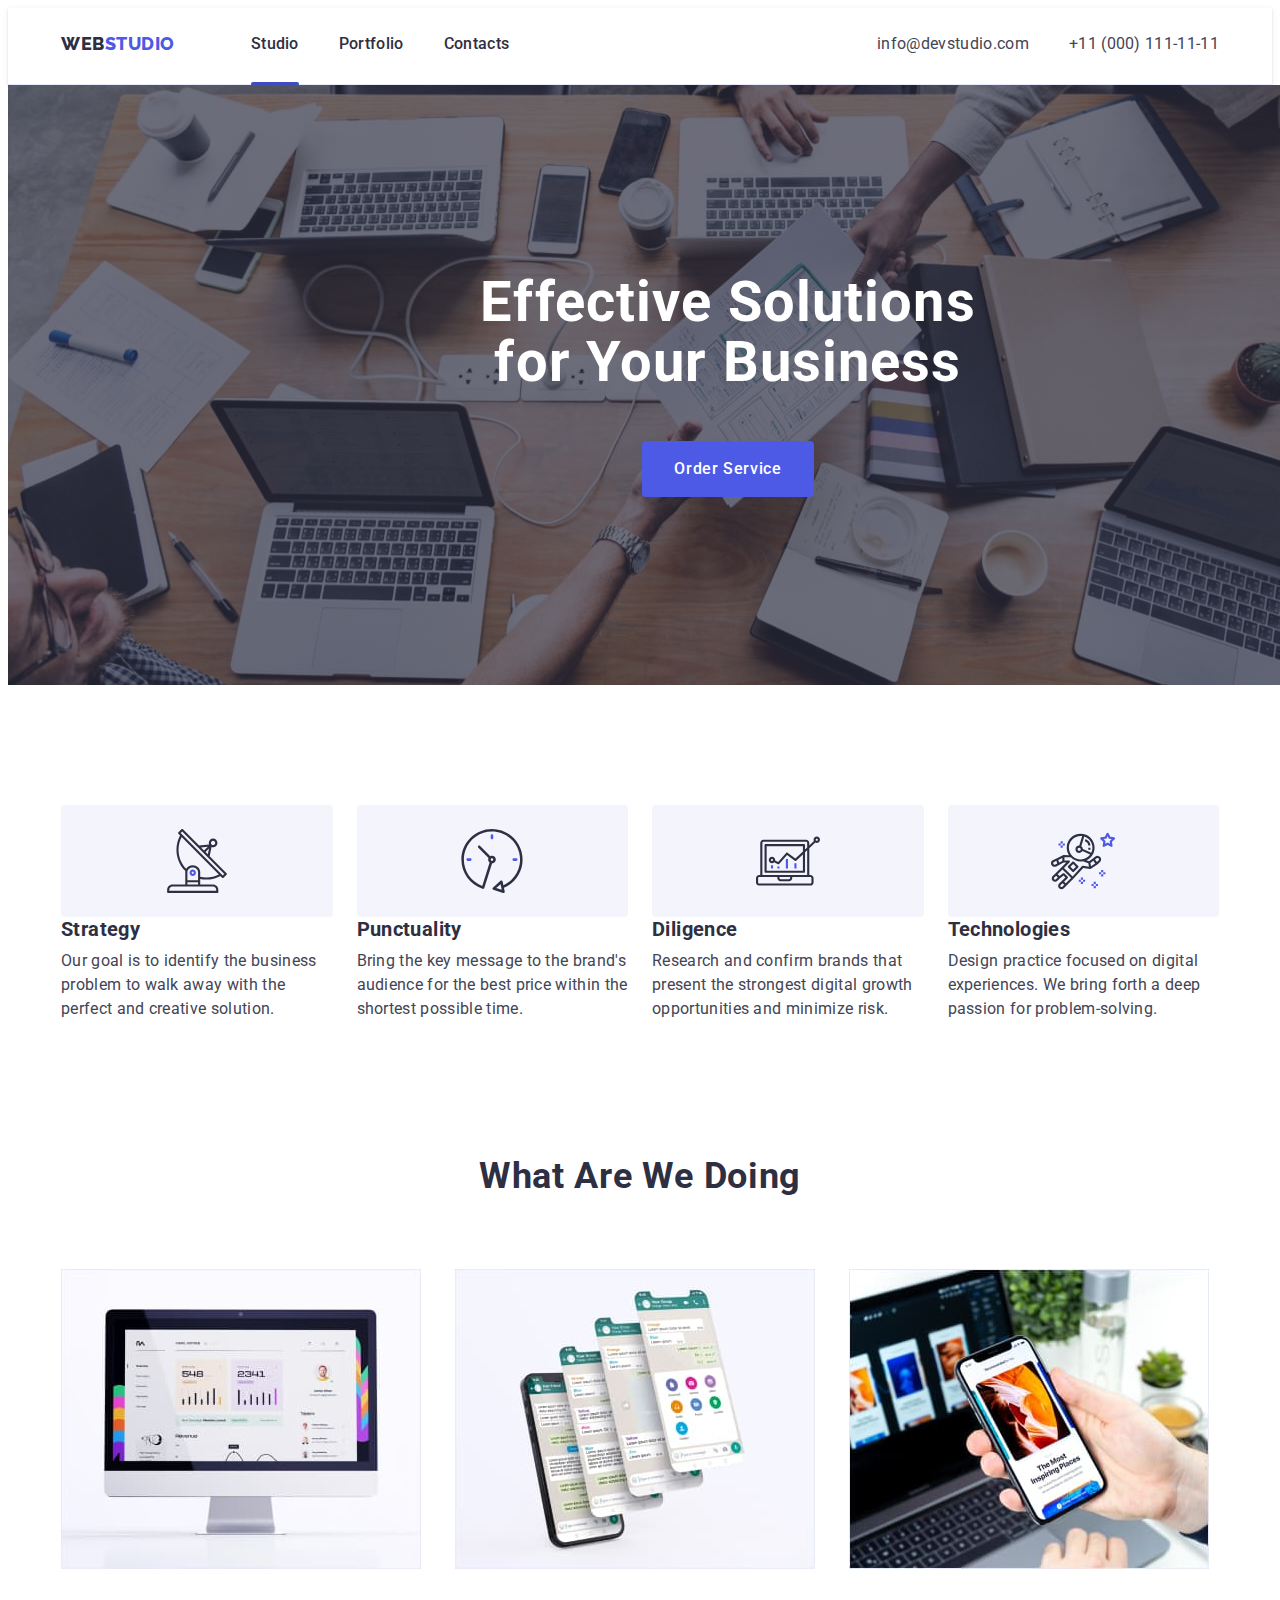
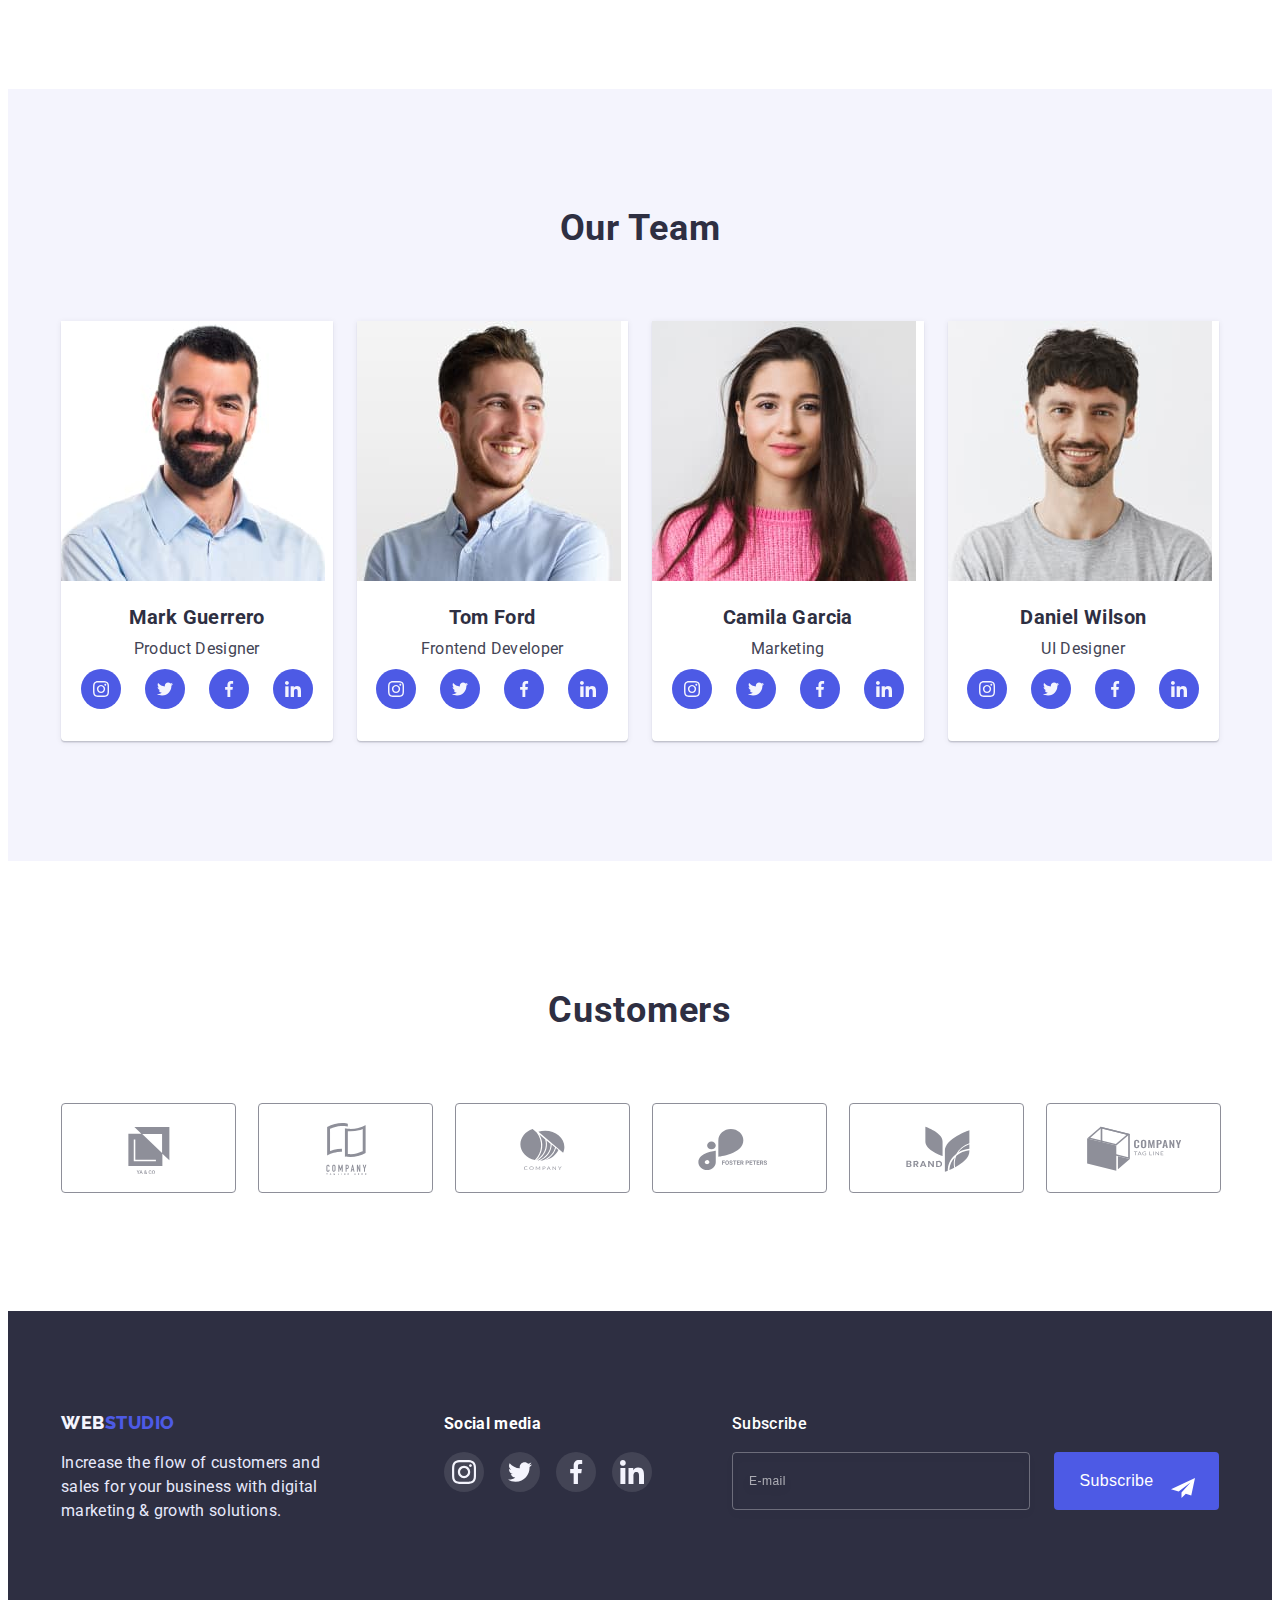
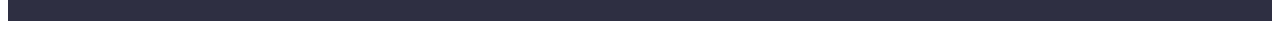
==== index.html @ 60a54a1c "1" ====
<!DOCTYPE html>
<html lang="en">
<head>
    <meta charset="UTF-8">
    <meta http-equiv="X-UA-Compatible" content="IE=edge">
    <meta name="viewport" content="width=device-width, initial-scale=1.0">
    <title>Webstudio</title>
    <link rel="preconnect" href="https://fonts.googleapis.com"><link rel="preconnect" href="https://fonts.gstatic.com" crossorigin>
    <link href="https://fonts.googleapis.com/css2?family=Raleway:wght@800&family=Roboto:wght@400;500;700;900&display=swap" rel="stylesheet">
    <link rel="stylesheet" href="https://cdnjs.cloudflare.com/ajax/libs/modern-normalize/1.1.0/modern-normalize.min.css" 
    integrity="sha512-wpPYUAdjBVSE4KJnH1VR1HeZfpl1ub8YT/NKx4PuQ5NmX2tKuGu6U/JRp5y+Y8XG2tV+wKQpNHVUX03MfMFn9Q==" 
    crossorigin="anonymous" 
    referrerpolicy="no-referrer" />
    <link href="css/styles.css" rel="stylesheet"/>
</head>
<body>
    <header class="header">
        <div class="container header-container">
        <nav class="header-navigation">
        <a class="logo link logotype" href="./index.html" >Web<span class="logo-web logotype">Studio</span></a>
            <ul class="header-list list">
                <li class="header-item"><a href="./index.html" class="header-link link current">Studio</a></li>
                <li class="header-item"><a href="./portfolio.html"class="header-link link ">Portfolio</a></li>
                <li class="header-item"><a href=""class="header-link link ">Contacts</a></li>
            </ul>
        </nav>
        <address class="address">
<ul class="address-list list">
    <li class="address-item-mail"><a href="mailto:info@devstudio.com" class="header-mail link">info@devstudio.com</a></li>
    <li class="address-item-tel"><a href="tel:+110001111111" class="header-tel link">+11 (000) 111-11-11</a></li>
</ul>
        </address>
        </div>
        </header>
        <main>
        <section class="hero">
            <div class="container hero-container">
            <h1 class="hero-title">Effective Solutions <br/> for Your Business</h1>
            <button type="button" data-modal-open class="hero-btn">Order Service</button>
            </div>
        </section>
        <section class="feature">
            <div class="container feature-container">
            <h2 class="visually-hidden">Our Features</h2>
            <ul class="feature-list list">
                <li class="feature-item">
                    <div class="feature-item-link link">
                        <svg class="feature-list-icon" width="64" height="64"><use href="./images/symbol-defs.svg#icon-antenna"></use></svg></div>
                    <h3 class="feature-item-title">Strategy</h3>
                    <p class="feature-item-text">Our goal is to identify the business problem to walk away with the perfect and creative solution.</p>
                </li>
                <li class="feature-item">
                    <div class="feature-item-link link">
                        <svg class="feature-list-icon" width="64" height="64"><use href="./images/symbol-defs.svg#icon-clock"></use></svg></div>
                    <h3 class="feature-item-title">Punctuality</h3>
                    <p class="feature-item-text">Bring the key message to the brand's audience for the best price within the shortest possible time.</p>
                </li>
                <li class="feature-item">
                    <div href="" class="feature-item-link link">
                        <svg class="feature-list-icon" width="64" height="64"><use href="./images/symbol-defs.svg#icon-diagram"></use></svg></div>
                    <h3 class="feature-item-title">Diligence</h3>
                    <p class="feature-item-text">Research and confirm brands that present the strongest digital growth opportunities and minimize risk.</p>
                </li>
                <li class="feature-item">
                    <div href="" class="feature-item-link link">
                        <svg class="feature-list-icon" width="64" height="64"><use href="./images/symbol-defs.svg#icon-astronaut"></use></svg></div>
                    <h3 class="feature-item-title">Technologies</h3>
                    <p class="feature-item-text">Design practice focused on digital experiences. We bring forth a deep passion for problem-solving.</p>
                </li>
            </ul>
            </div>
        </section>
        <section class="gallery">
            <div class="container gallery-container">
            <h2 class="gallery-title">What are we doing</h2>
            <ul class="gallery-list list">
                <li class="gallery-item"><img src="./images/img11.jpg" alt="Monitor" width="360"></li>
                <li class="gallery-item"><img src="./images/img12.jpg" alt="Mobile display" width="360"></li>
                <li class="gallery-item"><img src="./images/img13.jpg" alt="Laptop and smartphone" width="360"></li>
            </ul>
            </div>
        </section>
        <section class="team">
            <div class="container team-container">
            <h2 class="team-title">Our Team</h2>
            <ul class="team-list list">
                <li class="team-item"><img src="./images/card1.jpg" alt="Mark Guerrero" width="264">
                    <h3 class="team-item-title">Mark Guerrero</h3>
                    <p class="team-item-text">Product Designer</p>
                    <ul class="team-list-soc-list list">
                        <li class="team-list-soc-item">
                            <a href="" class="team-item-soc-link link">
                            <svg class="team-item-soc-icon" width="16" height="16">
                            <use href="./images/symbol-defs.svg#icon-instagram"></use>
                            </svg></a></li>
                        <li class="team-list-soc-item">
                            <a href="" class="team-item-soc-link link">
                            <svg class="team-item-soc-icon" width="16" height="16">
                            <use href="./images/symbol-defs.svg#icon-twitter"></use>
                            </svg></a></li>
                        <li class="team-list-soc-item">
                            <a href="" class="team-item-soc-link link">
                            <svg class="team-item-soc-icon" width="16" height="16">
                            <use href="./images/symbol-defs.svg#icon-facebook"></use>
                            </svg></a></li>
                        <li class="team-list-soc-item">
                            <a href="" class="team-item-soc-link link">
                            <svg class="team-item-soc-icon" width="16" height="16">
                            <use href="./images/symbol-defs.svg#icon-linkedin"></use>
                            </svg></a></li>
                    </ul></li>
                <li class="team-item"><img src="./images/card2.jpg" alt="Tom Ford" width="264">
                    <h3 class="team-item-title">Tom Ford</h3>
                    <p class="team-item-text">Frontend Developer</p>
                    <ul class="team-list-soc-list list">
                        <li class="team-list-soc-item">
                            <a href="" class="team-item-soc-link link">
                            <svg class="team-item-soc-icon" width="16" height="16">
                            <use href="./images/symbol-defs.svg#icon-instagram"></use>
                            </svg></a></li>
                        <li class="team-list-soc-item">
                            <a href="" class="team-item-soc-link link">
                            <svg class="team-item-soc-icon" width="16" height="16">
                            <use href="./images/symbol-defs.svg#icon-twitter"></use>
                            </svg></a></li>
                        <li class="team-list-soc-item">
                            <a href="" class="team-item-soc-link link">
                            <svg class="team-item-soc-icon" width="16" height="16">
                            <use href="./images/symbol-defs.svg#icon-facebook"></use>
                            </svg></a></li>
                        <li class="team-list-soc-item">
                            <a href="" class="team-item-soc-link link">
                            <svg class="team-item-soc-icon" width="16" height="16">
                            <use href="./images/symbol-defs.svg#icon-linkedin"></use>
                            </svg></a></li>
                    </ul></li>
                <li class="team-item"><img src="./images/card3.jpg" alt="Camila Garcia" width="264">
                    <h3 class="team-item-title">Camila Garcia</h3>
                    <p class="team-item-text">Marketing</p>
                    <ul class="team-list-soc-list list">
                        <li class="team-list-soc-item">
                            <a href="" class="team-item-soc-link link">
                            <svg class="team-item-soc-icon" width="16" height="16">
                            <use href="./images/symbol-defs.svg#icon-instagram"></use>
                            </svg></a></li>
                        <li class="team-list-soc-item">
                            <a href="" class="team-item-soc-link link">
                            <svg class="team-item-soc-icon" width="16" height="16">
                            <use href="./images/symbol-defs.svg#icon-twitter"></use>
                            </svg></a></li>
                        <li class="team-list-soc-item">
                            <a href="" class="team-item-soc-link link">
                            <svg class="team-item-soc-icon" width="16" height="16">
                            <use href="./images/symbol-defs.svg#icon-facebook"></use>
                            </svg></a></li>
                        <li class="team-list-soc-item">
                            <a href="" class="team-item-soc-link link">
                            <svg class="team-item-soc-icon" width="16" height="16">
                            <use href="./images/symbol-defs.svg#icon-linkedin"></use>
                            </svg></a></li>
                    </ul></li>
                <li class="team-item"><img src="./images/card4.jpg" alt="Daniel Wilson" width="264">
                    <h3 class="team-item-title">Daniel Wilson</h3>
                    <p class="team-item-text">UI Designer</p>               
                    <ul class="team-list-soc-list list">
                        <li class="team-list-soc-item">
                            <a href="" class="team-item-soc-link link">
                            <svg class="team-item-soc-icon" width="16" height="16">
                            <use href="./images/symbol-defs.svg#icon-instagram"></use>
                            </svg></a></li>
                        <li class="team-list-soc-item">
                            <a href="" class="team-item-soc-link link">
                            <svg class="team-item-soc-icon" width="16" height="16">
                            <use href="./images/symbol-defs.svg#icon-twitter"></use>
                            </svg></a></li>
                        <li class="team-list-soc-item">
                            <a href="" class="team-item-soc-link link">
                            <svg class="team-item-soc-icon" width="16" height="16">
                            <use href="./images/symbol-defs.svg#icon-facebook"></use>
                            </svg></a></li>
                        <li class="team-list-soc-item">
                            <a href="" class="team-item-soc-link link">
                            <svg class="team-item-soc-icon" width="16" height="16">
                            <use href="./images/symbol-defs.svg#icon-linkedin"></use>
                            </svg></a></li>
                    </ul></li>
            </ul>
            </div>
        </section>
        <section class="customers">
            <div class="container">
                <h2 class="customers-title">Customers</h2>
                <ul class="customers-list list">
                  <li class="customers-item">
                    <a href="" class="customers-link link">
                        <svg class="customers-icon" width="104" height="56">
                        <use href="./images/symbol-defs.svg#icon-logo1"></use></svg></a></li>
                  <li class="customers-item">
                    <a href="" class="customers-link link">
                        <svg class="customers-icon" width="104" height="56">
                        <use href="./images/symbol-defs.svg#icon-logo2"></use></svg></a></li>
                  <li class="customers-item">
                    <a href="" class="customers-link link">
                        <svg class="customers-icon" width="104" height="56">
                        <use href="./images/symbol-defs.svg#icon-logo3"></use></svg></a></li>
                  <li class="customers-item">
                    <a href="" class="customers-link link">
                        <svg class="customers-icon" width="104" height="56">
                        <use href="./images/symbol-defs.svg#icon-logo4"></use></svg></a></li>
                  <li class="customers-item">
                    <a href="" class="customers-link link">
                        <svg class="customers-icon" width="104" height="56">
                        <use href="./images/symbol-defs.svg#icon-logo5"></use></svg></a></li>
                  <li class="customers-item">
                    <a href="" class="customers-link link">
                        <svg class="customers-icon" width="168" height="88">
                        <use href="./images/symbol-defs.svg#icon-logo6"></use></svg></a></li>
                </ul>
              </div>
        </section>
    </main>
    <footer class="footer">
        <div class="container subfooter">
            <div class="footer-container">
                <a class="logo link logotype" href="./index.html" target="_blank">Web<span class="logo-web logotype">Studio</span></a>
                <p class="footer-text">Increase the flow of customers and sales for your business with digital marketing & growth solutions.</p>
            </div>
            <div class="footer-social-container">
                <h2 class="social-title">Social media</h2>
                <ul class="social-list-soc-list list">
                    <li class="social-list-soc-item">
                        <a href="" class="social-item-soc-link link">
                        <svg class="social-item-soc-icon" width="24" height="24">
                        <use href="./images/symbol-defs.svg#icon-instagram"></use>
                        </svg></a></li>
                    <li class="social-list-soc-item">
                        <a href="" class="social-item-soc-link link">
                        <svg class="social-item-soc-icon" width="24" height="24">
                        <use href="./images/symbol-defs.svg#icon-twitter"></use>
                        </svg></a></li>
                    <li class="social-list-soc-item">
                        <a href="" class="social-item-soc-link link">
                        <svg class="social-item-soc-icon" width="24" height="24">
                        <use href="./images/symbol-defs.svg#icon-facebook"></use>
                        </svg></a></li>
                    <li class="social-list-soc-item">
                        <a href="" class="social-item-soc-link link">
                        <svg class="social-item-soc-icon" width="24" height="24">
                        <use href="./images/symbol-defs.svg#icon-linkedin"></use>
                        </svg></a></li>
                </ul>
            </div>
            <div class="footer-form-wrap">
                <p class="footer-form-text">Subscribe</p>
                <form action="#" class="footer-form">
                    <input class="footer-input" 
                        type="email" 
                        name="user-email" 
                        id="email" 
                        placeholder="E-mail">
                  <button type="submit" class="footer-form-btn button">Subscribe
                    <svg class="footer-form-icon" width="24" height="24">
                      <use href="./images/symbol-defs.svg#icon-checkbox"></use>
                    </svg>
                  </button>
                </form>
              </div>
        </div>
    </footer>
    <div class="backdrop is-hidden" data-modal>
        <div class="modal">
          <button type="button" data-modal-close class="modal-close">
            <svg class="button-x" width="8" height="8">
              <use href="./images/symbol-defs.svg#icon-close"></use>
            </svg>
          </button>
          <p class="modal-title">Leave your contacts and we will call you back</p>
          <form class="modal-form">
            <div class="modal-field">
                <label class="modal-input-text" for="user-text">Name</label>
                <div class="input-wrap">
                <input class="modal-input"
                  name="user-name"
                  type="text"
                  placeholder=""
                  required
                  minlength="2"/>
                <svg class="modal-input-icon" width="18" height="18">
                  <use href="./images/symbol-defs.svg#icon-person"></use>
                </svg>
                </div>
            </div>
            <div class="modal-field">
                <label class="modal-input-text" for="user-tel">Phone</label>
                <div class="input-wrap">
                <input class="modal-input"
                  id="user-tel"
                  name="user-tel"
                  type="tel"
                  title="+380 (96) 111-11-11"
                  placeholder=""
                  required/>
                <svg class="modal-input-icon" width="18" height="24">
                    <use href="./images/symbol-defs.svg#icon-phone"></use>
                  </svg>
                </div>
            </div>
            <div class="modal-field">
                <label class="modal-input-text" for="user-email">Email</label>
                <div class="input-wrap">
                  <input class="modal-input"
                    id="user-email"
                    name="user-email"
                    type="email"
                    placeholder=""/>
                  <svg class="modal-input-icon" width="18" height="24">
                    <use href="./images/symbol-defs.svg#icon-email"></use>
                  </svg>
                </div>
              </div>              
              <div class="modal-field">
                <label class="modal-input-text" for="user-text">Comment</label>
                <textarea class="modal-comment"
                  id="user-text"
                  name="user-text"
                  placeholder="Text input"></textarea>
              </div>
              <div class="modal-field">
                <input class="modal-check visually-hidden"
                  id="policy"
                  name="policy"
                  type="checkbox"
                  value="true"
                  required/>
                <label class="check-text" for="policy">
                  <span>
                    <svg class="check-icon" width="10" height="8">
                      <use href="./images/symbol-defs.svg#icon-mark"></use>
                    </svg>
                  </span>
                  <p class="modal-field-text">I accept the terms and conditions of the <b class="modal-field-text-policy">Privacy Policy</b></p></label>
              </div>
              <button type="submit" class="modal-btn-form button">Send</button>
            </form>
        </div>
    </div>
      <script src="./js/modal.js"></script>
</body>
</html>
---- css/styles.css ----
:root {
  --accent-color: #2E2F42;
  --primery-font: 'Roboto', sans-serif;
  --secondary-font: 'Raleway', sans-serif;
  --primery-color: #404BBF;
  --secondary-color: #434455;
  --cubic: cubic-bezier(0.4, 0, 0.2, 1);
}
body {
  font-family: var(--primery-font);
  font-size: 16px;
  font-weight: 500;
  color: #434455;
  background-color: #FFFFFF;

}
h1,
h2,
h3,
p {
  margin: 0;
}

ul {
  margin: 0;
  padding-left: 0;
}

button {
  cursor: pointer;
}

img {
  display: block;
}

.container {
  width: 1158px;
  padding-left: 15px;
  padding-right: 15px;
  margin-left: auto;
  margin-right: auto;
  /* outline: 2px solid red; */
}

.list {
  list-style: none;
  /* padding-top: 24px;
  padding-bottom: 28px; */
}
.link {
  text-decoration: none;
}

.section {
  padding-top: 120px;
  padding-bottom: 120px;
}

/* ------------------------------------------HEADER------------------------------------------ */

.logotype {
  font-family: var(--secondary-font);
  font-weight: 800;
  font-size: 18px;
  line-height: 1.33;
  display: flex;
  align-items: center;
  letter-spacing: 0.03em;
  text-transform: uppercase;

  /* margin-right: 76px; */

}
.header {
  padding-top: 24px;
  padding-bottom: 28px;
  border-bottom: 1px solid #E7E9FC;
  box-shadow: 0px 2px 1px rgb(46 47 66 / 8%), 0px 1px 1px 
  rgb(46 47 66 / 16%), 0px 1px 6px rgb(46 47 66 / 8%);
}

.header-container {
  display: flex;
  align-items: center;
}
.header-navigation {
  display: flex;
  align-items: center;
  /* margin-right: auto; */
}

.logo {
  color: var(--accent-color);
  margin-right: 76px;

}
.logo-web {
  color: #4D5AE5;
  

}
.header-list {
  display: flex;
  gap: 40px;
}
.header-item a {
  line-height: 1.5;
  letter-spacing: 0.02em;
  color: var(--accent-color);
}
.header-item :hover,
.header-item :focus{
  color: var(--primery-color);
}

.current {
  color: var(--primery-color);
  position: relative;
}

.current::after {
  content: '';
  position: absolute;
  left: 0;
  bottom: 0;
  top: 48px;
  width: 100%;
  height: 4px;
  border-radius: 2px;
  background-color: var(--primery-color);
}
.header-link {
  transition: color 250ms var(--cubic);
}
.header-link:hover,
.header-link:focus {
  color: #4D5AE5;
}
.address {  
  margin-left: auto;
}
.address-list {
  display: flex;
}
.address-item {
}
.address-item-mail a {
  font-style: normal;
  font-weight: 400;
  line-height: 1.5;
  letter-spacing: 0.02em;
  color: var(--secondary-color);

  padding-right: 40px;
  /* margin-right: 40px; */
  transition: color 250ms var(--cubic);
}
.address-item-mail :hover,
.address-item-mail :focus {
  color: var(--primery-color);
}
.address-item-tel a {  
  font-style: normal;
  font-weight: 400;
  line-height: 1.5;
  letter-spacing: 0.02em;
  color: var(--secondary-color);
  transition: color 250ms var(--cubic);
}
.address-item-tel :hover,
.address-item-tel :focus {
  color: var(--primery-color);
}

/* ----------------------------------------------HERO------------------------------------------ */

.hero {
  width: 1440px;
  background: var(--accent-color);
  background-image: linear-gradient(rgba(46, 47, 66, 0.7), rgba(46, 47, 66, 0.7)), url(../images/hero-bg.jpg);

  padding-top: 188px;
  padding-bottom: 188px;
  margin: 0 auto;

}
.hero-container {
  /* width: 1440px; */
  /* height: 600px;
  padding-top: 188px;
  margin: auto; */
}
.hero-title {
  font-weight: 700;
  font-size: 56px;
  line-height: 1.07;
  text-align: center;
  letter-spacing: 0.02em;
  color: #FFFFFF;
  
  /* margin: 0 auto; */
  padding-bottom: 48px;

  /* padding-top: 188px;
  padding-bottom: 48px; */
  /* margin: 0 auto; */
}
.button {
  
}
.hero-btn {
  font-family: inherit;
  font-weight: 500;
  font-size: 16px;
  line-height: 1.5;
  align-items: center;
  letter-spacing: 0.04em;
  color: #FFFFFF;
  background: #4D5AE5;
  cursor: pointer;
  border: 0;

  border-radius: 4px;
  /* box-shadow: 0px 4px 4px rgba(0, 0, 0, 0.15); */
  padding: 16px 32px;
  /* padding-bottom: 188px; */
  /* margin-left: 635px; */
  margin-left: auto;
  margin-right: auto;
  display: flex;
  transition: color 250ms var(--cubic), background-color 250ms var(--cubic);
}
.hero-btn:hover,
.hero-btn:focus { 
  background: var(--primery-color);
}
 
.visually-hidden { 
position: absolute; 
width: 1px; 
height: 1px; 
margin: -1px; 
padding: 0; 
overflow: hidden; 
border: 0; 
clip: rect(0 0 0 0); 
}   
.portfolio {  
  padding-top: 96px;
  padding-bottom: 120px;
  /* box-shadow: 0px 1px 6px rgba(46, 47, 66, 0.08); */
  /* background: #E5E5E5; */
}
.portfolio-btn-list { 
  display: flex;  
  gap: 24px;
  justify-content: center;
  margin-bottom: 72px;
  /* margin: 96px 427px 72px 427px; */
}
.portfolio-btn-list :hover,
.portfolio-btn-list :focus {
}
.portfolio-btn-item button {
  /* max-width: 80px; */
  font-family: inherit;
  font-weight: 500;
  font-size: 16px;
  text-decoration: none;
  line-height: 1.5;
  text-align: center;
  letter-spacing: 0.04em; 
  color: #4D5AE5;

  box-sizing: border-box;
  flex-direction: row;
  justify-content: center;
  align-items: center;
  padding: 12px 24px;
  background: #F4F4FD;
  border: 1px solid #E7E9FC;
  border-radius: 4px;
  flex: none;
  order: 1;
  flex-grow: 0;
  display: flex;

  transition: background-color 250ms var(--cubic),
    color 250ms var(--cubic),
    box-shadow 250ms var(--cubic),
    border-color 250ms var(--cubic);
}

.portfolio-btn-item :hover,
.portfolio-btn-item :focus {
  color: #FFFFFF;
  border-color: var(--primery-color);
  background-color: var(--primery-color);    
  cursor: pointer;
  box-shadow: 0px 3px 1px rgba(0, 0, 0, 0.1), 0px 2px 1px rgba(0, 0, 0, 0.08), 0px 2px 2px rgba(0, 0, 0, 0.12);
}
.portfolio-title {
  
}
.portfolio-list {
  /* width: 360px; */
  /* margin-right: 24px; */
  display: flex;
  flex-wrap: wrap;
  column-gap: 24px;
  row-gap: 48px;
  /* background: #E5E5E5;   */
  /* box-shadow: 0px 1px 6px rgba(46, 47, 66, 0.08); */
  
}

/* .portfolio-content-link :hover {
  
  box-shadow: 0px 1px 6px rgba(46, 47, 66, 0.08), 0px 1px 1px rgba(46, 47, 66, 0.16), 0px 2px 1px rgba(46, 47, 66, 0.08);
} */

/* .portfolio-list :hover {
  box-shadow: 0px 1px 6px rgba(46, 47, 66, 0.08), 0px 1px 1px rgba(46, 47, 66, 0.16), 0px 2px 1px rgba(46, 47, 66, 0.08);
} */

.portfolio-content {
  padding: 32px 16px;
  border: 1px solid #E7E9FC;
  width: 100%;
  border-top: none;  
}

/* .portfolio-content :hover {
  box-shadow: 0px 1px 6px rgba(46, 47, 66, 0.08), 0px 1px 1px rgba(46, 47, 66, 0.16), 0px 2px 1px rgba(46, 47, 66, 0.08);
} */

.portfolio-top-wrap {
  position: relative;
  overflow: hidden;
}

.portfolio-top-text {
  position: absolute;
  left: 0;
  top: 0;
  font-size: 16px;
  line-height: 1.5;
  color: #F4F4FD;
  background: #4D5AE5;
  background-blend-mode: soft-light;
  mix-blend-mode: normal;
  padding: 40px 32px 0 32px;
  height: 100%;
  transform: translateY(100%);
  transition: transform 250ms var(--cubic);
  overflow: auto;
}

.portfolio-team-item:hover .portfolio-top-text {
  transform: translateY(0%);
}

.portfolio-item {
  display: flex;
  flex-wrap: wrap;
  max-width: 360px;
  /* margin: 0; */
  flex-basis: calc((100% - 2 * 24px) / 3);  
  /* box-shadow: 0px 1px 6px rgba(46, 47, 66, 0.08); */
  /* box-shadow: 0px 1px 6px rgba(46, 47, 66, 0.08),
    0px 1px 1px rgba(46, 47, 66, 0.16), 0px 2px 1px rgba(46, 47, 66, 0.08); */
}

.portfolio-item:hover {
  box-shadow: 0px 1px 6px rgba(46, 47, 66, 0.08), 0px 1px 1px rgba(46, 47, 66, 0.16), 0px 2px 1px rgba(46, 47, 66, 0.08);
}

.portfolio-item:nth-child(3n) {
  /* margin-right: 0; */
}

.portfolio-item:nth-last-child(-n+3) {
  /* margin-bottom: 0; */
}
.portfolio-item-title {
  font-size: 20px;
  line-height: 1.2;
  letter-spacing: 0.02em;
  color: var(--accent-color); 
  
  /* padding-top: 32px; */
  /* padding-bottom: 8px; */
  margin-bottom: 8px;
}

.portfolio-item-text {
  font-weight: 400;
  line-height: 1.5;
  letter-spacing: 0.02em;
  color: var(--secondary-color);

  /* padding-bottom: 32px; */
}

.feature {
  padding-top: 120px;
  padding-bottom: 120px;
}
.feature-list {
  display: flex;
  flex-wrap: wrap;
  column-gap: 24px;
  justify-content: center;
  
}
.feature-item {
  width: 264px;
  height: 112px;
  flex-basis: calc((100% - 3 * 24px) / 4);
}

.feature-item-link {
  /* padding-bottom: 24px; */
  width: 100%;
  height: 100%;
  background: #F4F4FD;
  border-radius: 4px;
  display: flex;
  align-items: center;
  justify-content: center;

}

.feature-item-title {
  font-size: 20px;
  line-height: 1.2;
  letter-spacing: 0.02em;
  color: var(--accent-color);

  margin-bottom: 8px;
}
.feature-item-text {
  font-weight: 400;
  line-height: 1.5;
  letter-spacing: 0.02em;
  color: var(--secondary-color);
}
.gallery {
  padding-top: 120px;
  padding-bottom: 120px;
}

.gallery-title {
  font-weight: 700;
  font-size: 36px;
  line-height: 1.11;
  text-align: center;
  letter-spacing: 0.02em;
  text-transform: capitalize;
  color: var(--accent-color);

  margin-bottom: 72px;
}
.gallery-list {
  display: flex;
  flex-wrap: wrap;
  column-gap: 24px;
}

.gallery-item {
  margin: 0;
  flex-basis: calc((100% - 2 * 24px) / 3);
  
}

.team {
  padding-top: 120px;
  padding-bottom: 120px;
  background: #F4F4FD;
}
.team-title {
  font-weight: 700;
  font-size: 36px;
  line-height: 1.11;
  text-align: center;
  letter-spacing: 0.02em;
  text-transform: capitalize;
  color: var(--accent-color);

  padding-bottom: 72px;
}
.team-list {
  display: flex;
  flex-wrap: wrap;
  gap: 24px;
    
}

.team-item {
  flex-basis: calc((100% - 3 * 24px) / 4);
  background: #FFFFFF;
  border-radius: 0px 0px 4px 4px;
  box-shadow: 0px 1px 6px rgba(46, 47, 66, 0.08), 0px 1px 1px rgba(46, 47, 66, 0.16), 0px 2px 1px rgba(46, 47, 66, 0.08);
  
}
.team-item-title {
  font-size: 20px;
  line-height: 1.2;
  text-align: center;
  letter-spacing: 0.02em;
  color: var(--accent-color);

  padding-top: 24px;
  padding-bottom: 8px;
}
.team-item-text {
  line-height: 1.5;
  text-align: center;
  letter-spacing: 0.02em;
  color: var(--secondary-color);
  font-weight: 400;
  background: #FFFFFF;

  padding-bottom: 8px;
}

.team-list-soc-list {  
  display: flex;
  justify-content: center;
  gap: 24px;
  padding-bottom: 32px;
}

.team-list-soc-item {
  width: 40px;
  height: 40px;
}

.team-item-soc-link {
  width: 100%;
  height: 100%;
  background: #4D5AE5;
  display: flex;
  align-items: center;
  justify-content: center;
  border-radius: 50%;
  transition: color 250ms var(--cubic), background-color 250ms var(--cubic);
}

.team-item-soc-icon {
  fill: #F4F4FD;
}

.team-item-soc-link:is(:hover, :focus) {
  background: #404BBF;
}

/* -------------------------------------CUSTOMERS----------------------------------------- */

.customers {
  padding-top: 130px;
  padding-bottom: 120px;
}

.customers-title {
  font-size: 36px;
  line-height: 1.11;
  text-align: center;
  letter-spacing: 0.02em;
  color: var(--accent-color);

  padding-bottom: 72px;

  /* padding-top: 24px;
  padding-bottom: 8px; */
}

.customers-list {
  display: flex;
  gap: 24px;
}

.customers-item {
  width: calc((100% - 120px) / 6);
  height: 88px;
  /* transition: color 250ms var(--cubic), background-color 250ms var(--cubic); */
}

.customers-link {
  width: 100%;
  height: 100%;
  border: 1px solid #8E8F99;
  display: flex;
  align-items: center;
  justify-content: center;
  border-radius: 4px;
  color: #8E8F99;
  transition: color 250ms var(--cubic), border-color 250ms var(--cubic), background-color 250ms var(--cubic);
  
}

.customers-icon {
  fill: currentColor;
  transition: color 250ms var(--cubic), border-color 250ms var(--cubic), background-color 250ms var(--cubic);
}
/* .customer-link:hover tag-line {
  fill: var(--primery-color);
} 
.customers-link:hover {
  border:var(--primery-color);
} */
/* .customers-link:is(:hover, :focus) {
  border-color: #404BBF;
  fill: #404BBF;
} */
/* .customers-link:hover {
  fill: var(--primery-color);
} */
/* .customersc-link:is(:hover, :focus) {
  fill: #404BBF;
} */
.customers-link:is(:hover, :focus) { 
  border-color: var(--primery-color);
  color: var(--primery-color);
} 

.customers-link:is(:hover, :focus) .customers-icon {
  fill: var(--primery-color);
  border-color: var(--primery-color);
}


/* ----------------------FOOTER------------------ */
.footer {
  background: var(--accent-color);
  padding-top: 100px;
  padding-bottom: 100px;
  /* margin: 0; */
  /* padding-left: 156px; */
  display: flex;
}

.subfooter {
  align-items: baseline;
  display: flex;
}

.footer-container {
  width: 264px;
  height: 110px;
}

.footer .logo {
  color: #F4F4FD;

  /* margin: 0; */
  max-width: 115px;

}

.footer-text {
  font-weight: 400;
  line-height: 1.5;
  letter-spacing: 0.02em;
  color: #E7E9FC;

  max-width: 264px;
  padding-top: 16px;
  /* margin: 0; */
}

/* .social {
  width: 208px;
  height: 80px;
  padding-top: 100px;
  padding-bottom: 130px; */
  /* margin-left: 120px; */


.footer-social-container {
  width: 208;
  height: 80px;
  margin-left: 120px;
}
.social-title {
  font-size: 16px;
  line-height: 1.5;
  letter-spacing: 0.02em;  
  color: #FFFFFF;
  font-style: normal;

  margin-bottom: 16px;

}

.social-list-soc-list {
  display: flex;
  /* flex-wrap: wrap; */
  /* justify-content: center; */
  gap: 16px;
  /* padding-bottom: 130px; */
}

.social-list-soc-item {
  width: 40px;
  height: 40px;
}
.social-item-soc-link { width: 100%;
  width: 100%;
  height: 100%;
  display: flex;
  align-items: center;
  justify-content: center;
  border-radius: 50%;
  background: rgba(255, 255, 255, 0.1);
  transition: color 250ms var(--cubic), background-color 250ms var(--cubic);
}
.social-item-soc-icon {
  fill: #F4F4FD;  
}
.social-item-soc-link:is(:hover, :focus) {
  background: #31D0AA;
}

.footer-form-wrap {
  margin-left: 80px;
}
.footer-form {
  display: flex;
}


.footer-form-text {
  margin-bottom: 16px;

  font-family: 'Roboto';
  font-weight: 500;
  font-size: 16px;
  line-height: 1.5;
  letter-spacing: 0.02em;
  color: #FFFFFF;
  font-style: normal;
}

.footer-input {
  width: 264px;
  height: 40px;
  padding: 8px 16px;
  border: 1px solid rgba(255, 255, 255, 0.3);
  filter: drop-shadow(0px 4px 4px rgba(0, 0, 0, 0.15));
  border-radius: 4px;
  outline: transparent;
  margin-right: 24px;

  background-color: transparent;
  color: #FFFFFF;
}

.footer-input::placeholder {
  font-size: 12px;
  line-height: 2;
  letter-spacing: 0.04em;
  color: rgba(255, 255, 255, 0.6);
}

.footer-form-btn {
  padding: 8px 64px 8px 24px;
  width: 165px;
  border-radius: 4px;
  border: none;
  position: relative;
  transition: background-color 250ms var(--cubic);

  background-color: #4d5ae5;
  font-weight: 500;
  font-size: 16px;
  line-height: 1.5;
  letter-spacing: 0.02em;
  color: #FFFFFF;
}

.footer-form-btn:is(:hover, :focus) {
background-color: #404bbf;
}

.footer-form-icon {
  fill: #FFFFFF;
  position: absolute;
  right: 24px;
  bottom: 10px;
}
/* ---------------------------------------MODAL--------------------------------------- */

.backdrop {
  position: fixed;
  top: 0;
  width: 100%;
  height: 100%;
  background: rgba(46, 47, 66, 0.4);
  transition: opacity 250ms var(--cubic), visibility 250ms var(--cubic);
}

.backdrop.is-hidden .modal {
  transform: translate(-50%, -50%) scale(0);
}

.is-hidden {
  opacity: 0;
  visibility: hidden;
  pointer-events: none
}
.modal {
  min-width: 408px;
  min-height: 576px;
  position: absolute;
  top: 50%;
  left: 50%;
  transform: translate(-50%, -50%) scale(1);
  background: #FCFCFC;
  box-shadow: 0px 1px 1px rgba(0, 0, 0, 0.14), 0px 1px 3px rgba(0, 0, 0, 0.12),
    0px 2px 1px rgba(0, 0, 0, 0.2);
  border-radius: 4px;
  padding: 24px;
  transition: transform 250ms var(--cubic);
}

.button-x {
  margin: auto;
  display: block;
  justify-content: center;
}

.button-x:is(:hover, :focus) {
  color: #FFFFFF;
}
.modal-close {
  fill: currentColor;
  border-radius: 50%;
  width: 24px;
  height: 24px;
  background-color: #E7E9FC;
  border: 1px solid rgba(0, 0, 0, 0.1);
  display: block;
  margin-left: auto;
  margin-bottom: 24px;
  transition: color 250ms var(--cubic), background-color 250ms var(--cubic);
}

.modal-close:is(:hover, :focus) {
  border-color: var(--primery-color);
  background-color: var(--primery-color);
  color:  #FFFFFF;
}

.modal-title {
  font-family: 'Roboto';
  font-weight: 500;
  font-size: 16px;
  line-height: 1.5;
  text-align: center;
  letter-spacing: 0.02em;
  color: #2E2F42;
  font-style: normal;
}

.modal-form {
  margin-top: 14px;
}

.modal-field {
  position: relative;
  margin-bottom: 8px;
}

.input-wrap {
  position: relative;
}

.modal-input, .modal-comment {
  width: 100%;
  height: 40px;
  background: #FCFCFC;
  border: 1px solid #4D5AE5;
  border-radius: 4px;
  padding-left: 38px;
  outline: transparent;
}

.modal-input:focus,
.modal-comment:focus {
  border-color: #4D5AE5;
}

.modal-input:focus + .modal-input-icon,
.modal-comment:focus + .modal-input-icon {
  fill: #4D5AE5;
}

.modal-input-icon {
  position: absolute;
  left: 19px;
  top: 50%;
  transform: translateY(-50%);
  color: #2E2F42;
  transition: color 250ms var(--cubic), background-color 250ms var(--cubic);
}

.modal-input-text span,
.modal-input-text {
  font-family: 'Roboto';
  font-weight: 400;
  font-size: 12px;
  line-height: 16px;
  font-style: normal;
  color: #8E8F99;
  letter-spacing: 0.04em;
  margin-bottom: 4px;
  display: block;
}

.modal-input::placeholder, .modal-comment::placeholder {
  font-family: 'Roboto';
  font-weight: 400;
  font-size: 12px;
  line-height: 1.33;
  letter-spacing: 0.04em;
  color: #000000;
  font-style: normal;
}

/* .modal-input:not(:focus):not(:placeholder-shown):valid {
  background-color: rgba(118, 192, 43, 0.472);
}

.modal-input:not(:focus):not(:placeholder-shown):invalid {
  background-color: rgba(221, 95, 37, 0.472);
} */

.modal-comment {
  width: 100%;
  height: 120px;
  border: 1px solid #4D5AE5;
  border-radius: 4px;
  outline: transparent;
  padding: 8px;
  resize: none;
  /* font-family: 'Roboto';
  font-weight: 400;
  font-size: 12px;
  line-height: 1.33;
  letter-spacing: 0.04em;
  color: rgba(117, 117, 117, 0.5);
  font-style: normal; */
}

.check-text {
  font-size: 14px;
  font-weight: 600;
  color: #626060;
  display: flex;
  align-items: center;
  position: relative;
}

.check-text span {
  display: flex;
  align-items: center;
  justify-content: center;
  width: 16px;
  height: 16px;
  border: 1.25px solid #2e2f42;
  border-radius: 2px;
  margin-right: 8px;
  transition: color 250ms var(--cubic), background-color 250ms var(--cubic);
  fill: transparent;
}

.modal-check:checked + .check-text span {
  background-color: var(--primery-color);
  border: none;
  fill: #ffffff;
}

/* .check-text::before {
  content: '';
  width: 16px;
  height: 16px;
  border: 1.25px solid #2e2f42;
  border-radius: 2px;
  margin-right: 8px;
  transition: background-color 250ms linear;
}
.modal-check:checked + .check-text::before {
  background-color: #404BBF;
  border: none;
  background-image: url(../images/symbol-defs.svg#icon-mark);
  background-position: center;
  background-repeat: no-repeat;
} */

.modal-field-text {
  font-family: 'Roboto';
  font-weight: 400;
  font-size: 12px;
  line-height: 1.33;
  letter-spacing: 0.04em;
  color: #757575;
  font-style: normal;
}

.modal-field-text-policy {
  font-family: 'Roboto';
  font-weight: 400;
  font-size: 12px;
  line-height: 1.33;
  letter-spacing: 0.04em;
  color: #4D5AE5;
  font-style: normal;
}

.modal-btn-form {
  display: block;
  width: 169px;
  height: 56px;

  padding: 16px 32px;
  margin: 0 auto;

  letter-spacing: 0.04em;
  font-weight: 500;
  font-size: 16px;
  line-height: 1.5;
  color: #FFFFFF;
  background-color: #4d5ae5;
  box-shadow: 0px 4px 4px rgba(0, 0, 0, 0.15);
  border-radius: 4px;
  border: none;
  transition: background-color 250ms var(--cubic);
}
.modal-btn-form:is(:hover, :focus) {
  background-color: #404bbf;
}
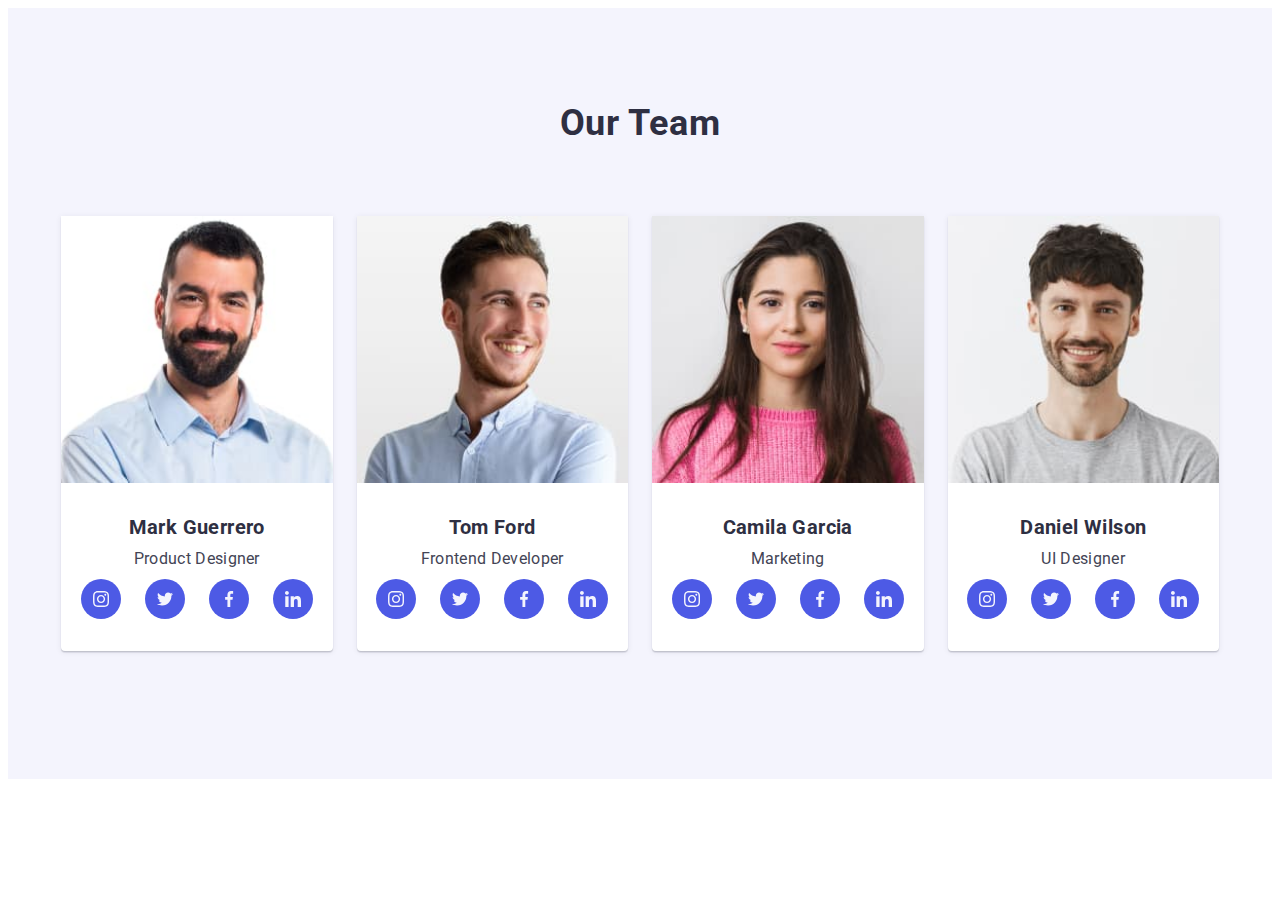
==== commit 386062f5: "2" ====
--- a/index.html
+++ b/index.html
@@ -14,7 +14,7 @@
     <link href="css/styles.css" rel="stylesheet"/>
 </head>
 <body>
-    <header class="header">
+    <!-- <header class="header">
         <div class="container header-container">
         <nav class="header-navigation">
         <a class="logo link logotype" href="./index.html" >Web<span class="logo-web logotype">Studio</span></a>
@@ -31,15 +31,15 @@
 </ul>
         </address>
         </div>
-        </header>
+        </header> -->
         <main>
-        <section class="hero">
+        <!-- <section class="hero">
             <div class="container hero-container">
             <h1 class="hero-title">Effective Solutions <br/> for Your Business</h1>
             <button type="button" data-modal-open class="hero-btn">Order Service</button>
             </div>
-        </section>
-        <section class="feature">
+        </section> -->
+        <!-- <section class="feature">
             <div class="container feature-container">
             <h2 class="visually-hidden">Our Features</h2>
             <ul class="feature-list list">
@@ -69,8 +69,8 @@
                 </li>
             </ul>
             </div>
-        </section>
-        <section class="gallery">
+        </section> -->
+        <!-- <section class="gallery">
             <div class="container gallery-container">
             <h2 class="gallery-title">What are we doing</h2>
             <ul class="gallery-list list">
@@ -79,7 +79,7 @@
                 <li class="gallery-item"><img src="./images/img13.jpg" alt="Laptop and smartphone" width="360"></li>
             </ul>
             </div>
-        </section>
+        </section> -->
         <section class="team">
             <div class="container team-container">
             <h2 class="team-title">Our Team</h2>
@@ -187,7 +187,7 @@
             </ul>
             </div>
         </section>
-        <section class="customers">
+        <!-- <section class="customers">
             <div class="container">
                 <h2 class="customers-title">Customers</h2>
                 <ul class="customers-list list">
@@ -217,9 +217,9 @@
                         <use href="./images/symbol-defs.svg#icon-logo6"></use></svg></a></li>
                 </ul>
               </div>
-        </section>
+        </section> -->
     </main>
-    <footer class="footer">
+    <!-- <footer class="footer">
         <div class="container subfooter">
             <div class="footer-container">
                 <a class="logo link logotype" href="./index.html" target="_blank">Web<span class="logo-web logotype">Studio</span></a>
@@ -266,8 +266,8 @@
                 </form>
               </div>
         </div>
-    </footer>
-    <div class="backdrop is-hidden" data-modal>
+    </footer> -->
+    <!-- <div class="backdrop is-hidden" data-modal>
         <div class="modal">
           <button type="button" data-modal-close class="modal-close">
             <svg class="button-x" width="8" height="8">
@@ -343,7 +343,7 @@
               <button type="submit" class="modal-btn-form button">Send</button>
             </form>
         </div>
-    </div>
+    </div> -->
       <script src="./js/modal.js"></script>
 </body>
 </html>--- a/css/styles.css
+++ b/css/styles.css
@@ -32,6 +32,9 @@
 
 img {
   display: block;
+  max-width: 100%;
+  width: 100%;
+  height: auto;
 }
 
 .container {
@@ -474,9 +477,11 @@
   
 }
 
+/* -----------------------------team------------------------- */
+
 .team {
-  padding-top: 120px;
-  padding-bottom: 120px;
+  padding-top: 96px;
+  padding-bottom: 128px;
   background: #F4F4FD;
 }
 .team-title {
@@ -499,6 +504,7 @@
 
 .team-item {
   flex-basis: calc((100% - 3 * 24px) / 4);
+  width: 100%;
   background: #FFFFFF;
   border-radius: 0px 0px 4px 4px;
   box-shadow: 0px 1px 6px rgba(46, 47, 66, 0.08), 0px 1px 1px rgba(46, 47, 66, 0.16), 0px 2px 1px rgba(46, 47, 66, 0.08);
@@ -511,7 +517,7 @@
   letter-spacing: 0.02em;
   color: var(--accent-color);
 
-  padding-top: 24px;
+  padding-top: 32px;
   padding-bottom: 8px;
 }
 .team-item-text {
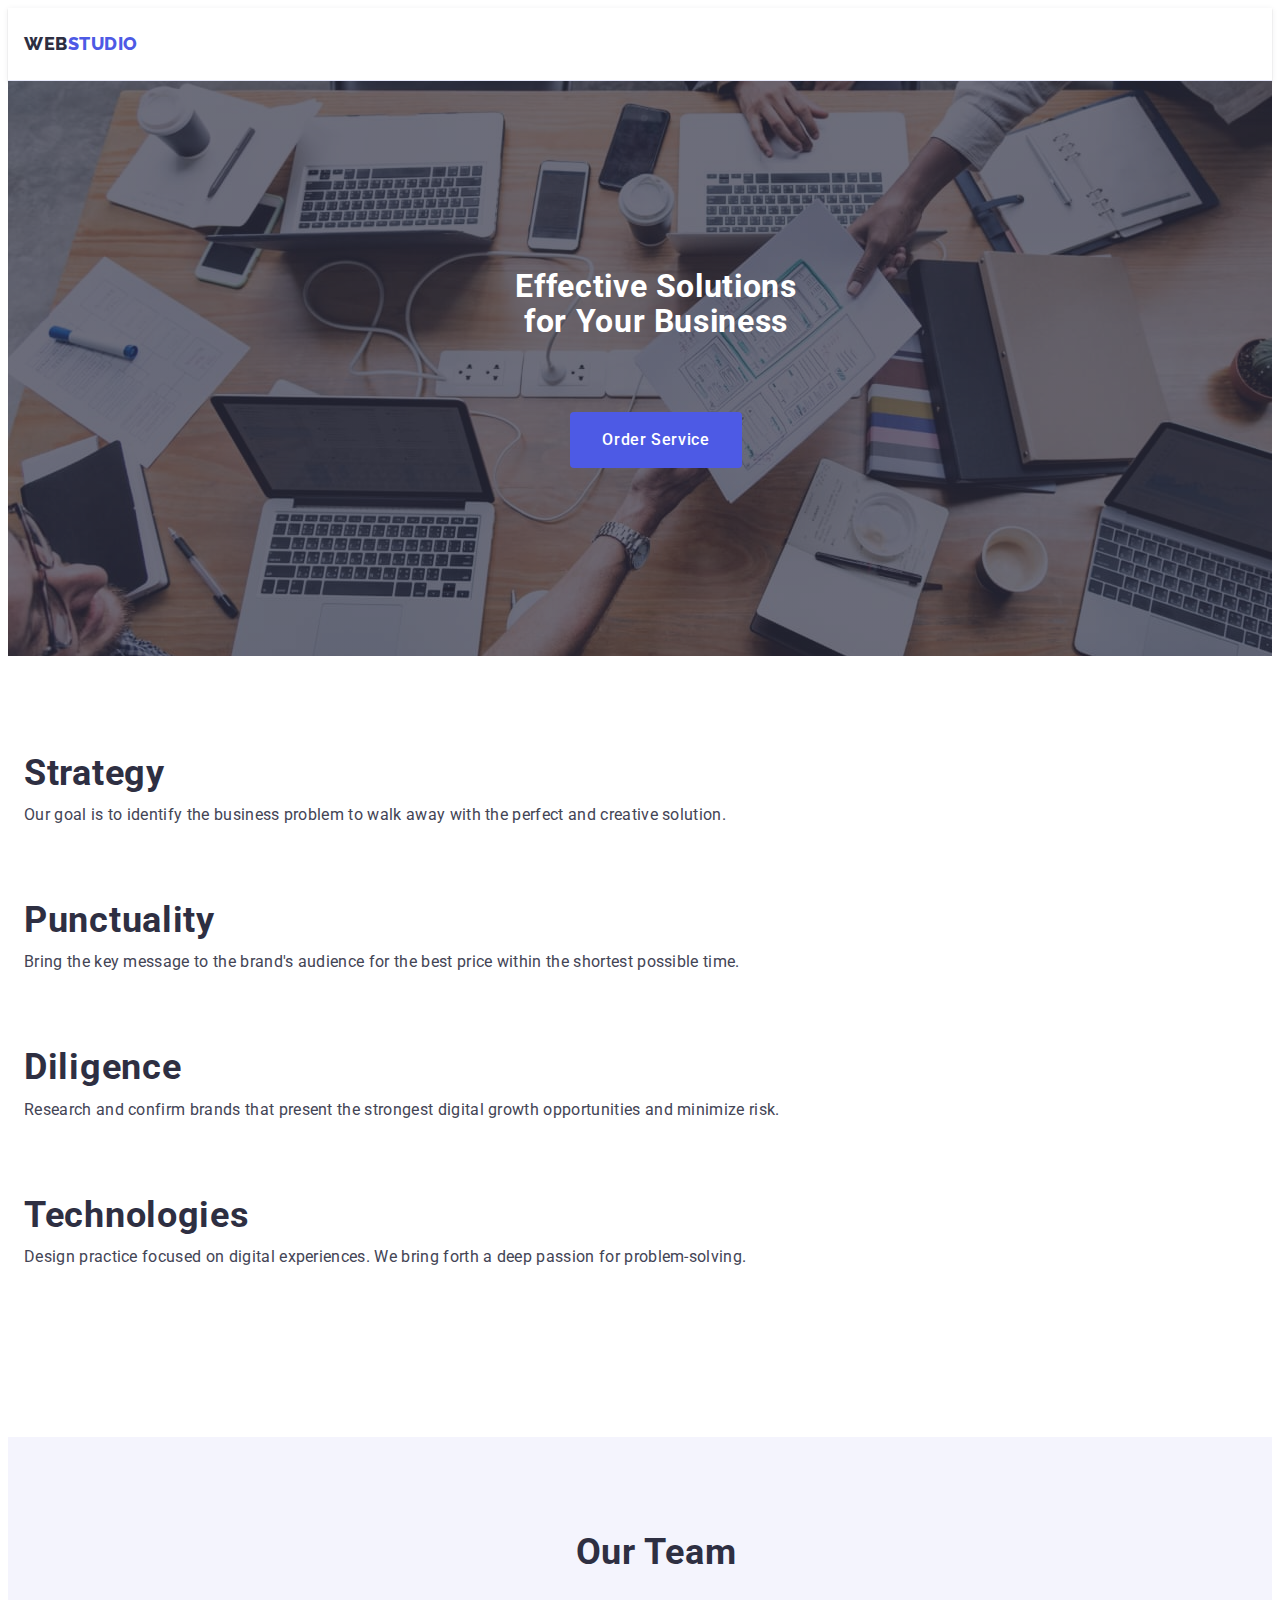
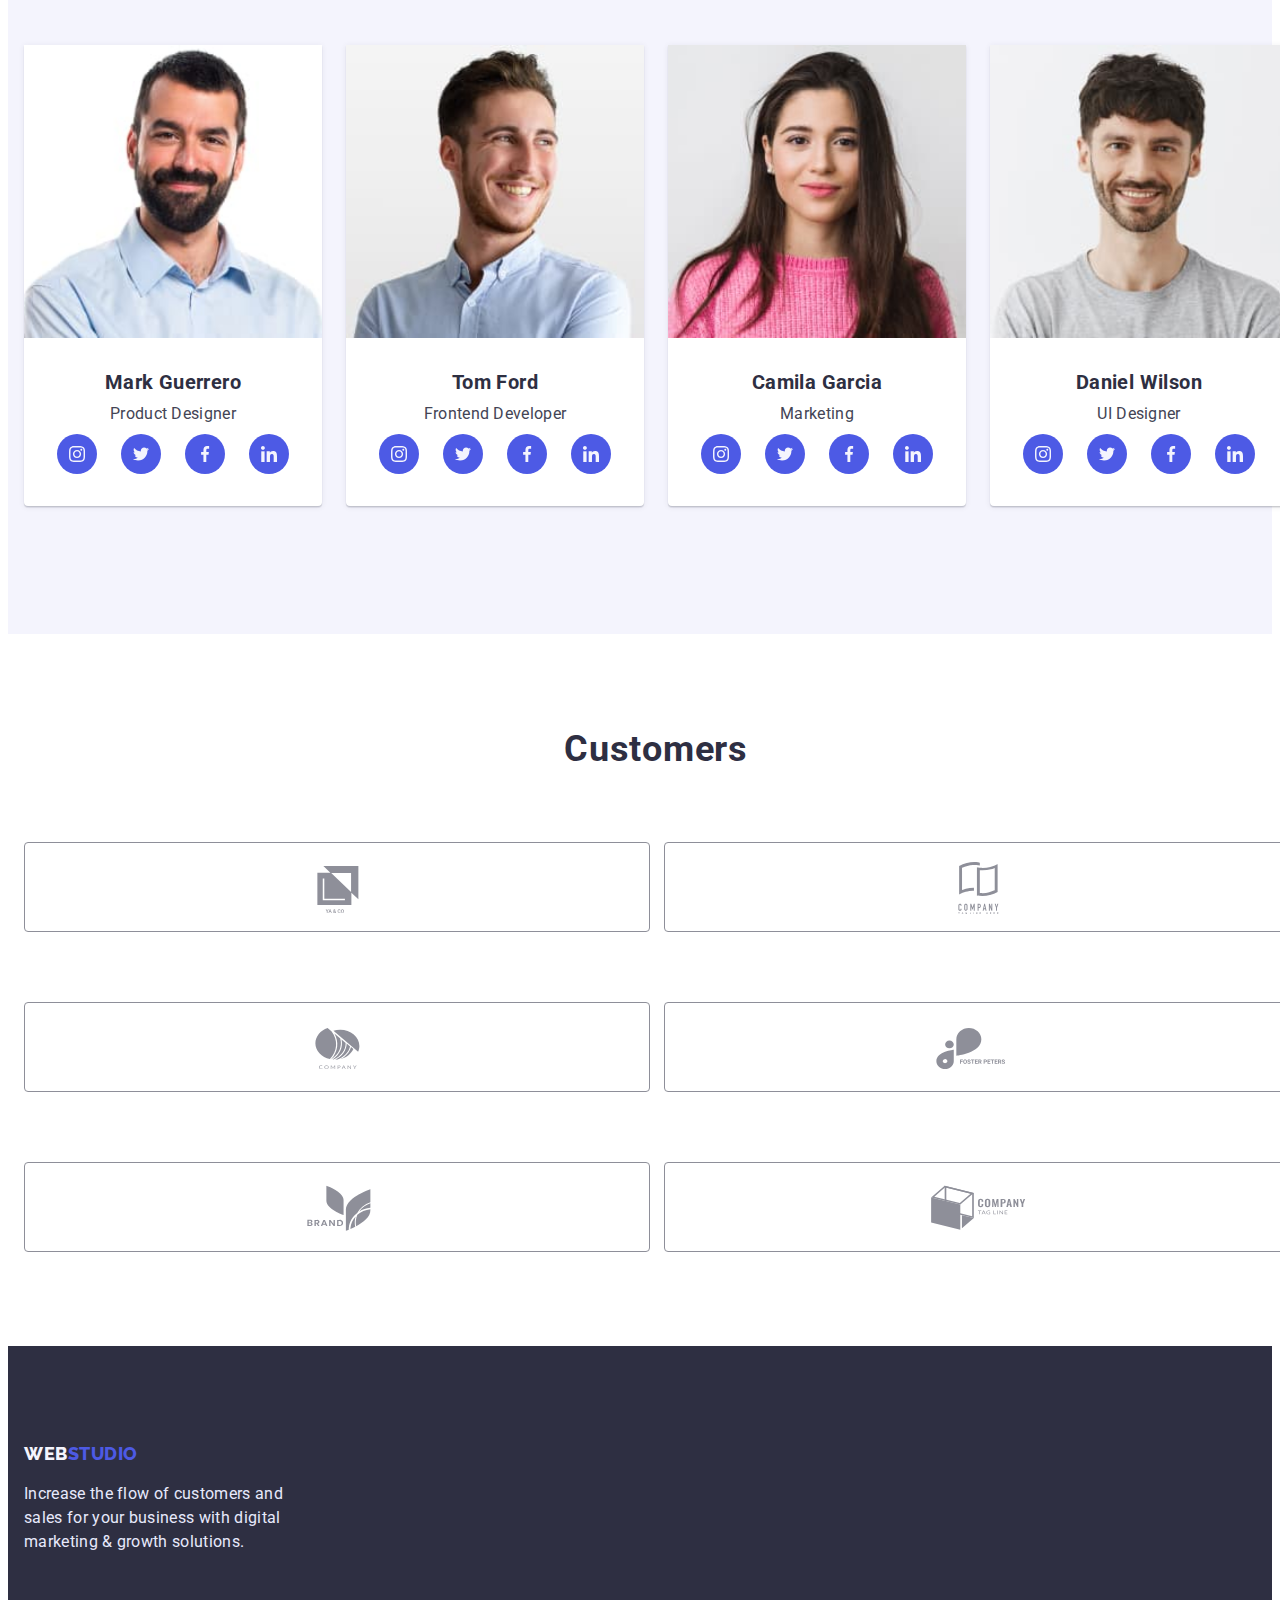
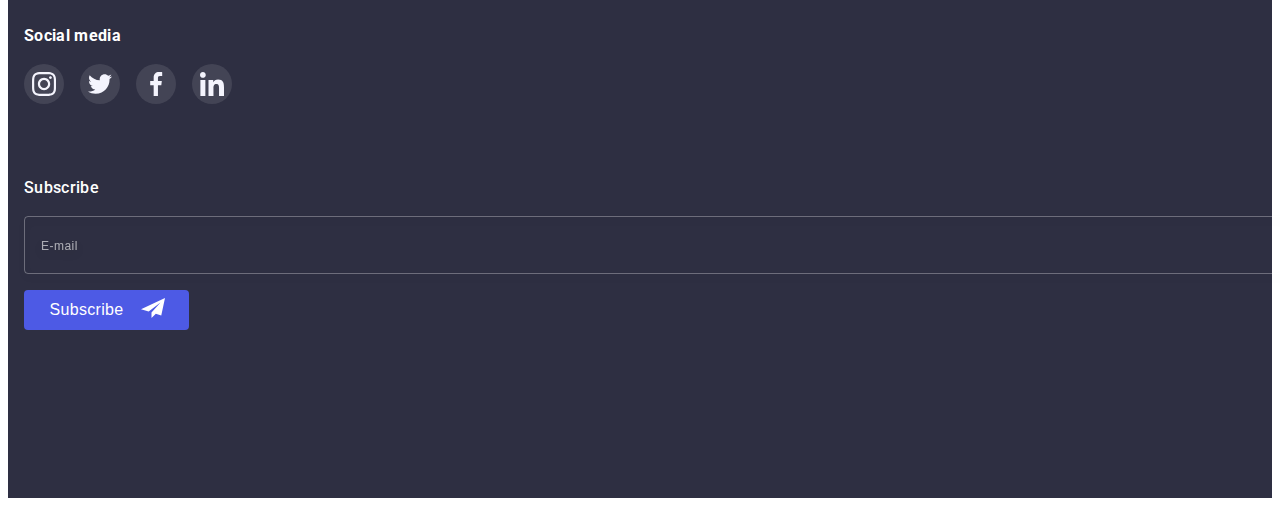
==== commit c1eae409: "3" ====
--- a/index.html
+++ b/index.html
@@ -11,10 +11,13 @@
     integrity="sha512-wpPYUAdjBVSE4KJnH1VR1HeZfpl1ub8YT/NKx4PuQ5NmX2tKuGu6U/JRp5y+Y8XG2tV+wKQpNHVUX03MfMFn9Q==" 
     crossorigin="anonymous" 
     referrerpolicy="no-referrer" />
-    <link href="css/styles.css" rel="stylesheet"/>
+    <link href="./css/styles.css" rel="stylesheet"/>
+    <link href="./css/mobile.css" rel="stylesheet"/>
+    <link href="./css/tablet.css" rel="stylesheet"/>
+    <link href="./css/desktop.css" rel="stylesheet"/>
 </head>
 <body>
-    <!-- <header class="header">
+    <header class="header">
         <div class="container header-container">
         <nav class="header-navigation">
         <a class="logo link logotype" href="./index.html" >Web<span class="logo-web logotype">Studio</span></a>
@@ -31,15 +34,15 @@
 </ul>
         </address>
         </div>
-        </header> -->
+        </header>
         <main>
-        <!-- <section class="hero">
+        <section class="hero">
             <div class="container hero-container">
             <h1 class="hero-title">Effective Solutions <br/> for Your Business</h1>
             <button type="button" data-modal-open class="hero-btn">Order Service</button>
             </div>
-        </section> -->
-        <!-- <section class="feature">
+        </section>
+        <section class="feature">
             <div class="container feature-container">
             <h2 class="visually-hidden">Our Features</h2>
             <ul class="feature-list list">
@@ -69,8 +72,8 @@
                 </li>
             </ul>
             </div>
-        </section> -->
-        <!-- <section class="gallery">
+        </section>
+        <section class="gallery">
             <div class="container gallery-container">
             <h2 class="gallery-title">What are we doing</h2>
             <ul class="gallery-list list">
@@ -79,7 +82,7 @@
                 <li class="gallery-item"><img src="./images/img13.jpg" alt="Laptop and smartphone" width="360"></li>
             </ul>
             </div>
-        </section> -->
+        </section>
         <section class="team">
             <div class="container team-container">
             <h2 class="team-title">Our Team</h2>
@@ -187,39 +190,39 @@
             </ul>
             </div>
         </section>
-        <!-- <section class="customers">
+        <section class="customers">
             <div class="container">
                 <h2 class="customers-title">Customers</h2>
                 <ul class="customers-list list">
                   <li class="customers-item">
                     <a href="" class="customers-link link">
-                        <svg class="customers-icon" width="104" height="56">
+                        <svg class="customers-icon" width="" height="56">
                         <use href="./images/symbol-defs.svg#icon-logo1"></use></svg></a></li>
                   <li class="customers-item">
                     <a href="" class="customers-link link">
-                        <svg class="customers-icon" width="104" height="56">
+                        <svg class="customers-icon" width="" height="56">
                         <use href="./images/symbol-defs.svg#icon-logo2"></use></svg></a></li>
                   <li class="customers-item">
                     <a href="" class="customers-link link">
-                        <svg class="customers-icon" width="104" height="56">
+                        <svg class="customers-icon" width="" height="56">
                         <use href="./images/symbol-defs.svg#icon-logo3"></use></svg></a></li>
                   <li class="customers-item">
                     <a href="" class="customers-link link">
-                        <svg class="customers-icon" width="104" height="56">
+                        <svg class="customers-icon" width="" height="56">
                         <use href="./images/symbol-defs.svg#icon-logo4"></use></svg></a></li>
                   <li class="customers-item">
                     <a href="" class="customers-link link">
-                        <svg class="customers-icon" width="104" height="56">
+                        <svg class="customers-icon" width="" height="56">
                         <use href="./images/symbol-defs.svg#icon-logo5"></use></svg></a></li>
                   <li class="customers-item">
                     <a href="" class="customers-link link">
-                        <svg class="customers-icon" width="168" height="88">
+                        <svg class="customers-icon" width="" height="88">
                         <use href="./images/symbol-defs.svg#icon-logo6"></use></svg></a></li>
                 </ul>
               </div>
-        </section> -->
+        </section>
     </main>
-    <!-- <footer class="footer">
+    <footer class="footer">
         <div class="container subfooter">
             <div class="footer-container">
                 <a class="logo link logotype" href="./index.html" target="_blank">Web<span class="logo-web logotype">Studio</span></a>
@@ -266,8 +269,8 @@
                 </form>
               </div>
         </div>
-    </footer> -->
-    <!-- <div class="backdrop is-hidden" data-modal>
+    </footer>
+    <div class="backdrop is-hidden" data-modal>
         <div class="modal">
           <button type="button" data-modal-close class="modal-close">
             <svg class="button-x" width="8" height="8">
@@ -343,7 +346,7 @@
               <button type="submit" class="modal-btn-form button">Send</button>
             </form>
         </div>
-    </div> -->
+    </div>
       <script src="./js/modal.js"></script>
 </body>
 </html>--- a/css/styles.css
+++ b/css/styles.css
@@ -38,9 +38,10 @@
 }
 
 .container {
-  width: 1158px;
-  padding-left: 15px;
-  padding-right: 15px;
+  width: 100%;
+  /* width: 1158px; */
+  padding-left: 16px;
+  padding-right: 16px;
   margin-left: auto;
   margin-right: auto;
   /* outline: 2px solid red; */
@@ -56,8 +57,8 @@
 }
 
 .section {
-  padding-top: 120px;
-  padding-bottom: 120px;
+  padding-top: 96px;
+  padding-bottom: 96px;
 }
 
 /* ------------------------------------------HEADER------------------------------------------ */
@@ -71,13 +72,10 @@
   align-items: center;
   letter-spacing: 0.03em;
   text-transform: uppercase;
-
-  /* margin-right: 76px; */
-
 }
 .header {
   padding-top: 24px;
-  padding-bottom: 28px;
+  padding-bottom: 24px;
   border-bottom: 1px solid #E7E9FC;
   box-shadow: 0px 2px 1px rgb(46 47 66 / 8%), 0px 1px 1px 
   rgb(46 47 66 / 16%), 0px 1px 6px rgb(46 47 66 / 8%);
@@ -90,7 +88,6 @@
 .header-navigation {
   display: flex;
   align-items: center;
-  /* margin-right: auto; */
 }
 
 .logo {
@@ -99,12 +96,12 @@
 
 }
 .logo-web {
-  color: #4D5AE5;
-  
+  color: #4D5AE5;  
 
 }
 .header-list {
-  display: flex;
+  display: none;
+  /* display: flex; */
   gap: 40px;
 }
 .header-item a {
@@ -142,6 +139,7 @@
 }
 .address {  
   margin-left: auto;
+  display: none;
 }
 .address-list {
   display: flex;
@@ -156,7 +154,6 @@
   color: var(--secondary-color);
 
   padding-right: 40px;
-  /* margin-right: 40px; */
   transition: color 250ms var(--cubic);
 }
 .address-item-mail :hover,
@@ -179,7 +176,7 @@
 /* ----------------------------------------------HERO------------------------------------------ */
 
 .hero {
-  width: 1440px;
+  width: 100%;
   background: var(--accent-color);
   background-image: linear-gradient(rgba(46, 47, 66, 0.7), rgba(46, 47, 66, 0.7)), url(../images/hero-bg.jpg);
 
@@ -189,25 +186,17 @@
 
 }
 .hero-container {
-  /* width: 1440px; */
-  /* height: 600px;
-  padding-top: 188px;
-  margin: auto; */
+  
 }
 .hero-title {
   font-weight: 700;
-  font-size: 56px;
-  line-height: 1.07;
+  font-size: 32px;
+  line-height: 1.11;
   text-align: center;
   letter-spacing: 0.02em;
   color: #FFFFFF;
   
-  /* margin: 0 auto; */
-  padding-bottom: 48px;
-
-  /* padding-top: 188px;
-  padding-bottom: 48px; */
-  /* margin: 0 auto; */
+  padding-bottom: 72px;
 }
 .button {
   
@@ -225,10 +214,7 @@
   border: 0;
 
   border-radius: 4px;
-  /* box-shadow: 0px 4px 4px rgba(0, 0, 0, 0.15); */
   padding: 16px 32px;
-  /* padding-bottom: 188px; */
-  /* margin-left: 635px; */
   margin-left: auto;
   margin-right: auto;
   display: flex;
@@ -252,21 +238,18 @@
 .portfolio {  
   padding-top: 96px;
   padding-bottom: 120px;
-  /* box-shadow: 0px 1px 6px rgba(46, 47, 66, 0.08); */
-  /* background: #E5E5E5; */
+ 
 }
 .portfolio-btn-list { 
   display: flex;  
   gap: 24px;
   justify-content: center;
   margin-bottom: 72px;
-  /* margin: 96px 427px 72px 427px; */
 }
 .portfolio-btn-list :hover,
 .portfolio-btn-list :focus {
 }
 .portfolio-btn-item button {
-  /* max-width: 80px; */
   font-family: inherit;
   font-weight: 500;
   font-size: 16px;
@@ -307,25 +290,13 @@
   
 }
 .portfolio-list {
-  /* width: 360px; */
-  /* margin-right: 24px; */
+  
   display: flex;
   flex-wrap: wrap;
   column-gap: 24px;
   row-gap: 48px;
-  /* background: #E5E5E5;   */
-  /* box-shadow: 0px 1px 6px rgba(46, 47, 66, 0.08); */
-  
-}
-
-/* .portfolio-content-link :hover {
-  
-  box-shadow: 0px 1px 6px rgba(46, 47, 66, 0.08), 0px 1px 1px rgba(46, 47, 66, 0.16), 0px 2px 1px rgba(46, 47, 66, 0.08);
-} */
-
-/* .portfolio-list :hover {
-  box-shadow: 0px 1px 6px rgba(46, 47, 66, 0.08), 0px 1px 1px rgba(46, 47, 66, 0.16), 0px 2px 1px rgba(46, 47, 66, 0.08);
-} */
+  
+}
 
 .portfolio-content {
   padding: 32px 16px;
@@ -333,10 +304,6 @@
   width: 100%;
   border-top: none;  
 }
-
-/* .portfolio-content :hover {
-  box-shadow: 0px 1px 6px rgba(46, 47, 66, 0.08), 0px 1px 1px rgba(46, 47, 66, 0.16), 0px 2px 1px rgba(46, 47, 66, 0.08);
-} */
 
 .portfolio-top-wrap {
   position: relative;
@@ -368,11 +335,8 @@
   display: flex;
   flex-wrap: wrap;
   max-width: 360px;
-  /* margin: 0; */
   flex-basis: calc((100% - 2 * 24px) / 3);  
-  /* box-shadow: 0px 1px 6px rgba(46, 47, 66, 0.08); */
-  /* box-shadow: 0px 1px 6px rgba(46, 47, 66, 0.08),
-    0px 1px 1px rgba(46, 47, 66, 0.16), 0px 2px 1px rgba(46, 47, 66, 0.08); */
+  
 }
 
 .portfolio-item:hover {
@@ -380,11 +344,11 @@
 }
 
 .portfolio-item:nth-child(3n) {
-  /* margin-right: 0; */
+  
 }
 
 .portfolio-item:nth-last-child(-n+3) {
-  /* margin-bottom: 0; */
+  
 }
 .portfolio-item-title {
   font-size: 20px;
@@ -392,8 +356,6 @@
   letter-spacing: 0.02em;
   color: var(--accent-color); 
   
-  /* padding-top: 32px; */
-  /* padding-bottom: 8px; */
   margin-bottom: 8px;
 }
 
@@ -403,28 +365,28 @@
   letter-spacing: 0.02em;
   color: var(--secondary-color);
 
-  /* padding-bottom: 32px; */
-}
+}
+
+/* -----------------------------FEATURE------------------------------ */
 
 .feature {
-  padding-top: 120px;
-  padding-bottom: 120px;
+  padding-top: 96px;
+  padding-bottom: 96px;
 }
 .feature-list {
-  display: flex;
+  /* display: flex;
   flex-wrap: wrap;
   column-gap: 24px;
-  justify-content: center;
+  justify-content: center; */
   
 }
 .feature-item {
-  width: 264px;
+  /* width: 264px;
   height: 112px;
-  flex-basis: calc((100% - 3 * 24px) / 4);
+  flex-basis: calc((100% - 3 * 24px) / 4); */
 }
 
 .feature-item-link {
-  /* padding-bottom: 24px; */
   width: 100%;
   height: 100%;
   background: #F4F4FD;
@@ -432,11 +394,12 @@
   display: flex;
   align-items: center;
   justify-content: center;
+  display: none;
 
 }
 
 .feature-item-title {
-  font-size: 20px;
+  font-size: 36px;
   line-height: 1.2;
   letter-spacing: 0.02em;
   color: var(--accent-color);
@@ -448,10 +411,14 @@
   line-height: 1.5;
   letter-spacing: 0.02em;
   color: var(--secondary-color);
-}
+  margin-bottom: 72px;
+}
+/* ---------------------------GALLERY------------------------- */
+
 .gallery {
   padding-top: 120px;
   padding-bottom: 120px;
+  display: none;
 }
 
 .gallery-title {
@@ -565,8 +532,8 @@
 /* -------------------------------------CUSTOMERS----------------------------------------- */
 
 .customers {
-  padding-top: 130px;
-  padding-bottom: 120px;
+  padding-top: 96px;
+  padding-bottom: 96px;
 }
 
 .customers-title {
@@ -578,19 +545,21 @@
 
   padding-bottom: 72px;
 
-  /* padding-top: 24px;
-  padding-bottom: 8px; */
 }
 
 .customers-list {
-  display: flex;
-  gap: 24px;
+  /* gap: 24px; */
+  display: flex;
+  flex-wrap: wrap;
+  column-gap: 16px;
+  row-gap: 72px;
 }
 
 .customers-item {
-  width: calc((100% - 120px) / 6);
+  width: calc((100% - 16px) / 2);
   height: 88px;
-  /* transition: color 250ms var(--cubic), background-color 250ms var(--cubic); */
+  /* margin-bottom: 72px; */
+  
 }
 
 .customers-link {
@@ -610,22 +579,7 @@
   fill: currentColor;
   transition: color 250ms var(--cubic), border-color 250ms var(--cubic), background-color 250ms var(--cubic);
 }
-/* .customer-link:hover tag-line {
-  fill: var(--primery-color);
-} 
-.customers-link:hover {
-  border:var(--primery-color);
-} */
-/* .customers-link:is(:hover, :focus) {
-  border-color: #404BBF;
-  fill: #404BBF;
-} */
-/* .customers-link:hover {
-  fill: var(--primery-color);
-} */
-/* .customersc-link:is(:hover, :focus) {
-  fill: #404BBF;
-} */
+
 .customers-link:is(:hover, :focus) { 
   border-color: var(--primery-color);
   color: var(--primery-color);
@@ -640,27 +594,23 @@
 /* ----------------------FOOTER------------------ */
 .footer {
   background: var(--accent-color);
-  padding-top: 100px;
-  padding-bottom: 100px;
-  /* margin: 0; */
-  /* padding-left: 156px; */
-  display: flex;
+  padding-top: 96px;
+  padding-bottom: 96px;
+  /* display: flex; */
 }
 
 .subfooter {
-  align-items: baseline;
-  display: flex;
+  /* align-items: baseline; */
+  /* display: flex; */
 }
 
 .footer-container {
   width: 264px;
   height: 110px;
 }
-
 .footer .logo {
   color: #F4F4FD;
 
-  /* margin: 0; */
   max-width: 115px;
 
 }
@@ -671,23 +621,16 @@
   letter-spacing: 0.02em;
   color: #E7E9FC;
 
-  max-width: 264px;
+  max-width: 268px;
   padding-top: 16px;
-  /* margin: 0; */
-}
-
-/* .social {
-  width: 208px;
-  height: 80px;
-  padding-top: 100px;
-  padding-bottom: 130px; */
-  /* margin-left: 120px; */
-
+  
+}
 
 .footer-social-container {
   width: 208;
   height: 80px;
-  margin-left: 120px;
+  margin-top: 72px;
+  /* margin-left: 120px; */
 }
 .social-title {
   font-size: 16px;
@@ -702,10 +645,7 @@
 
 .social-list-soc-list {
   display: flex;
-  /* flex-wrap: wrap; */
-  /* justify-content: center; */
   gap: 16px;
-  /* padding-bottom: 130px; */
 }
 
 .social-list-soc-item {
@@ -730,10 +670,13 @@
 }
 
 .footer-form-wrap {
-  margin-left: 80px;
+  margin-top: 72px;
+  margin-bottom: 72px;
+  /* margin-left: 80px; */
 }
 .footer-form {
   display: flex;
+  flex-direction: column;
 }
 
 
@@ -750,14 +693,14 @@
 }
 
 .footer-input {
-  width: 264px;
+  max-width: 100%;
   height: 40px;
   padding: 8px 16px;
   border: 1px solid rgba(255, 255, 255, 0.3);
   filter: drop-shadow(0px 4px 4px rgba(0, 0, 0, 0.15));
   border-radius: 4px;
   outline: transparent;
-  margin-right: 24px;
+  /* margin-right: 24px; */
 
   background-color: transparent;
   color: #FFFFFF;
@@ -784,6 +727,7 @@
   line-height: 1.5;
   letter-spacing: 0.02em;
   color: #FFFFFF;
+  margin-top: 16px;
 }
 
 .footer-form-btn:is(:hover, :focus) {
@@ -935,14 +879,6 @@
   font-style: normal;
 }
 
-/* .modal-input:not(:focus):not(:placeholder-shown):valid {
-  background-color: rgba(118, 192, 43, 0.472);
-}
-
-.modal-input:not(:focus):not(:placeholder-shown):invalid {
-  background-color: rgba(221, 95, 37, 0.472);
-} */
-
 .modal-comment {
   width: 100%;
   height: 120px;
@@ -951,13 +887,6 @@
   outline: transparent;
   padding: 8px;
   resize: none;
-  /* font-family: 'Roboto';
-  font-weight: 400;
-  font-size: 12px;
-  line-height: 1.33;
-  letter-spacing: 0.04em;
-  color: rgba(117, 117, 117, 0.5);
-  font-style: normal; */
 }
 
 .check-text {
@@ -988,23 +917,6 @@
   fill: #ffffff;
 }
 
-/* .check-text::before {
-  content: '';
-  width: 16px;
-  height: 16px;
-  border: 1.25px solid #2e2f42;
-  border-radius: 2px;
-  margin-right: 8px;
-  transition: background-color 250ms linear;
-}
-.modal-check:checked + .check-text::before {
-  background-color: #404BBF;
-  border: none;
-  background-image: url(../images/symbol-defs.svg#icon-mark);
-  background-position: center;
-  background-repeat: no-repeat;
-} */
-
 .modal-field-text {
   font-family: 'Roboto';
   font-weight: 400;
--- a/css/mobile.css
+++ b/css/mobile.css
@@ -0,0 +1,16 @@
+/* @media screen and (min-width: 480px) {
+    .container {
+      max-width: 428px;
+    }
+    .hero {
+      background-image: linear-gradient(rgba(46, 47, 66, 0.7), rgba(46, 47, 66, 0.7)), url(../images/hero-bg.jpg);
+    }
+  
+    .hero-container {
+      max-width: 100%;
+    }
+  }
+
+  @media screen and (max-width: 767px) {
+
+  } */--- a/css/tablet.css
+++ b/css/tablet.css
@@ -0,0 +1,5 @@
+/* @media screen and (min-width: 768px) {
+    .container {
+      max-width: 720px;
+    }
+  } */--- a/css/desktop.css
+++ b/css/desktop.css
@@ -0,0 +1,9 @@
+/* @media screen and (min-width: 1200px) {
+    .container {
+      max-width: 1200px;
+    }
+  
+    .container.container-mini {
+      max-width: 1200px;
+    }
+  } */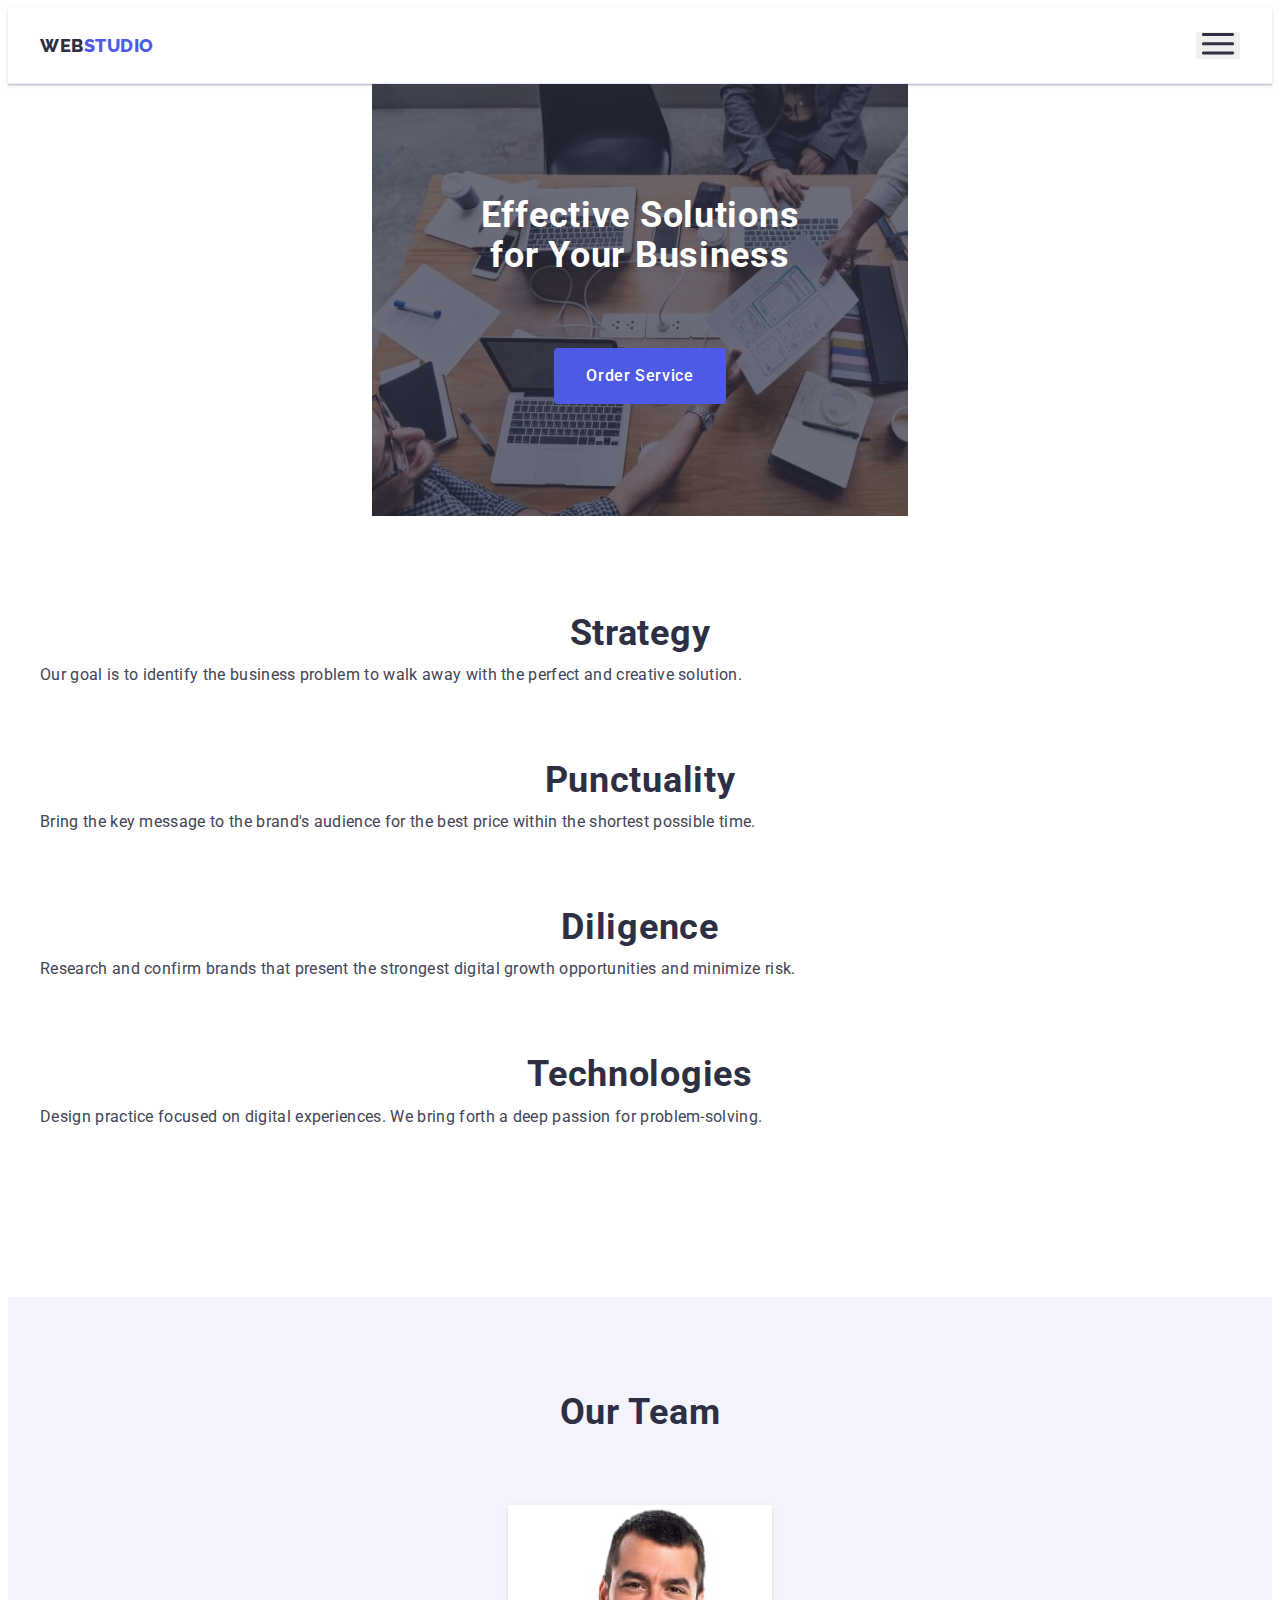
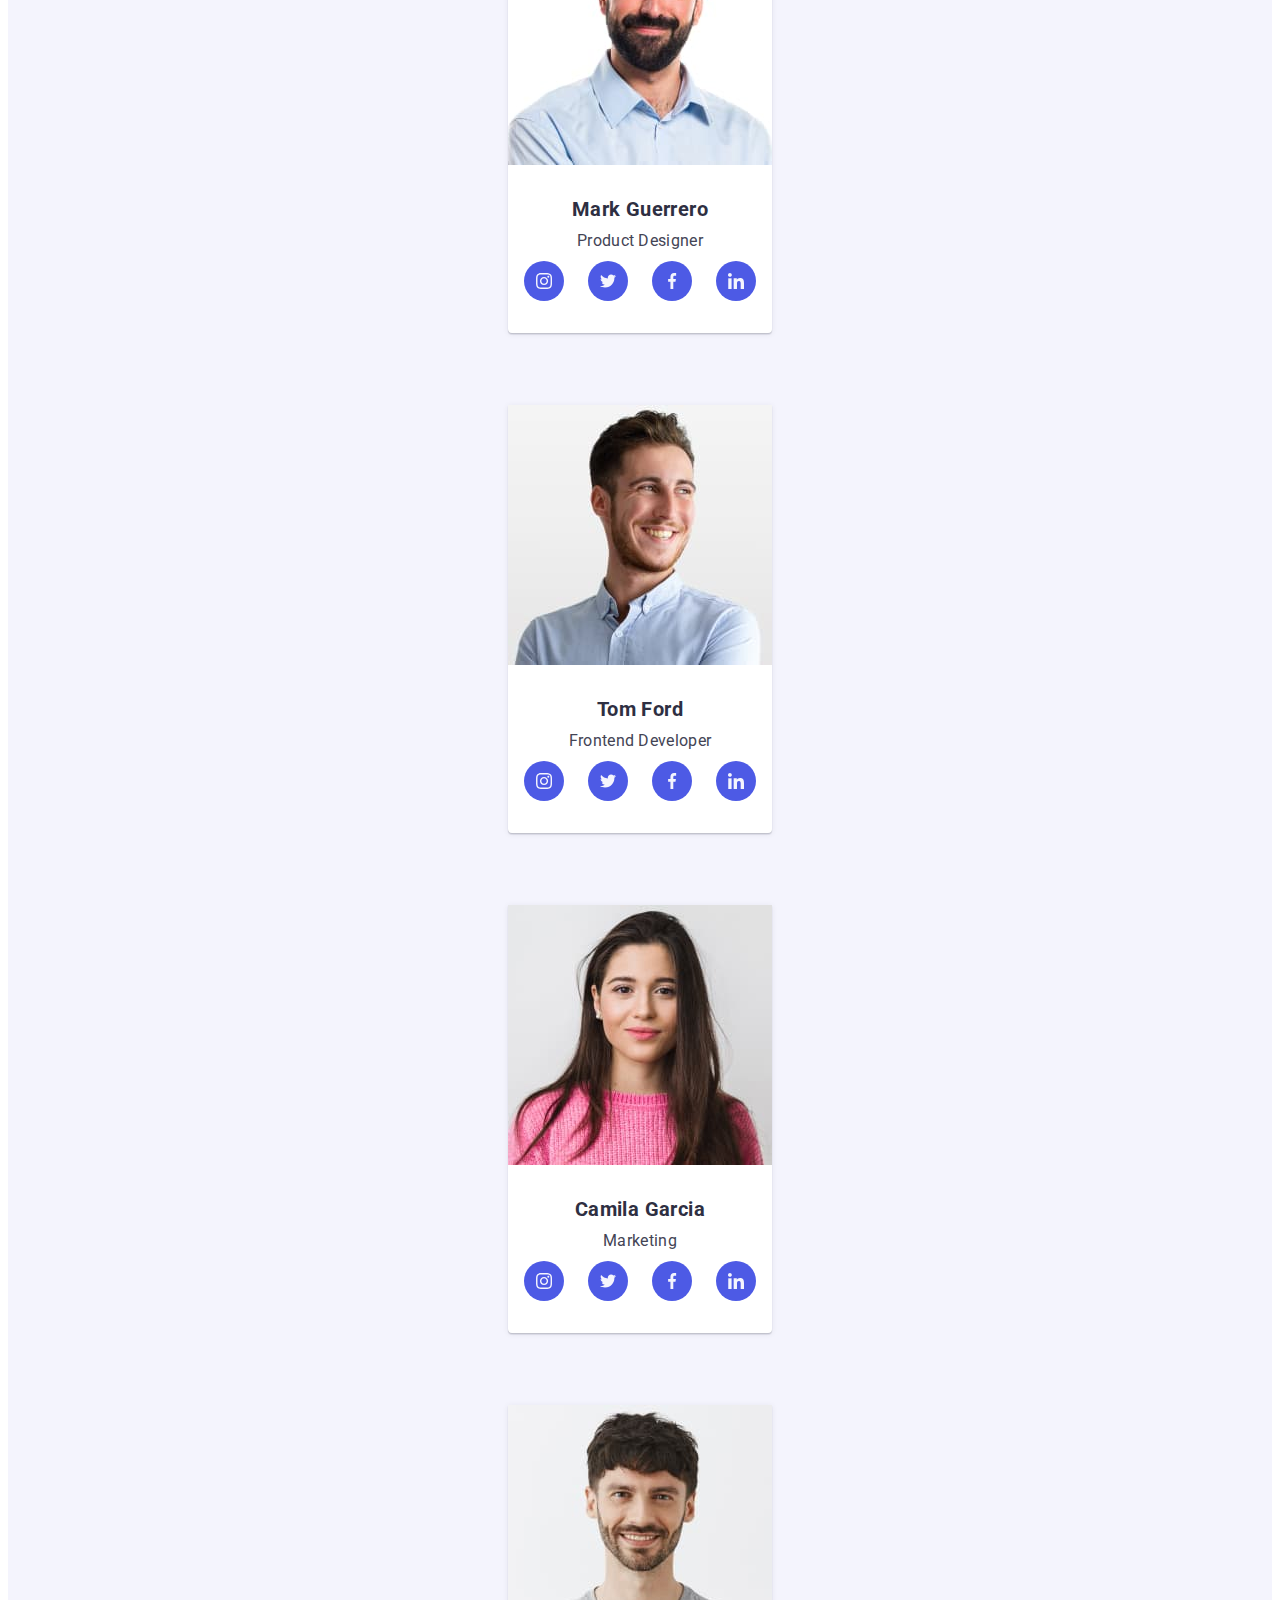
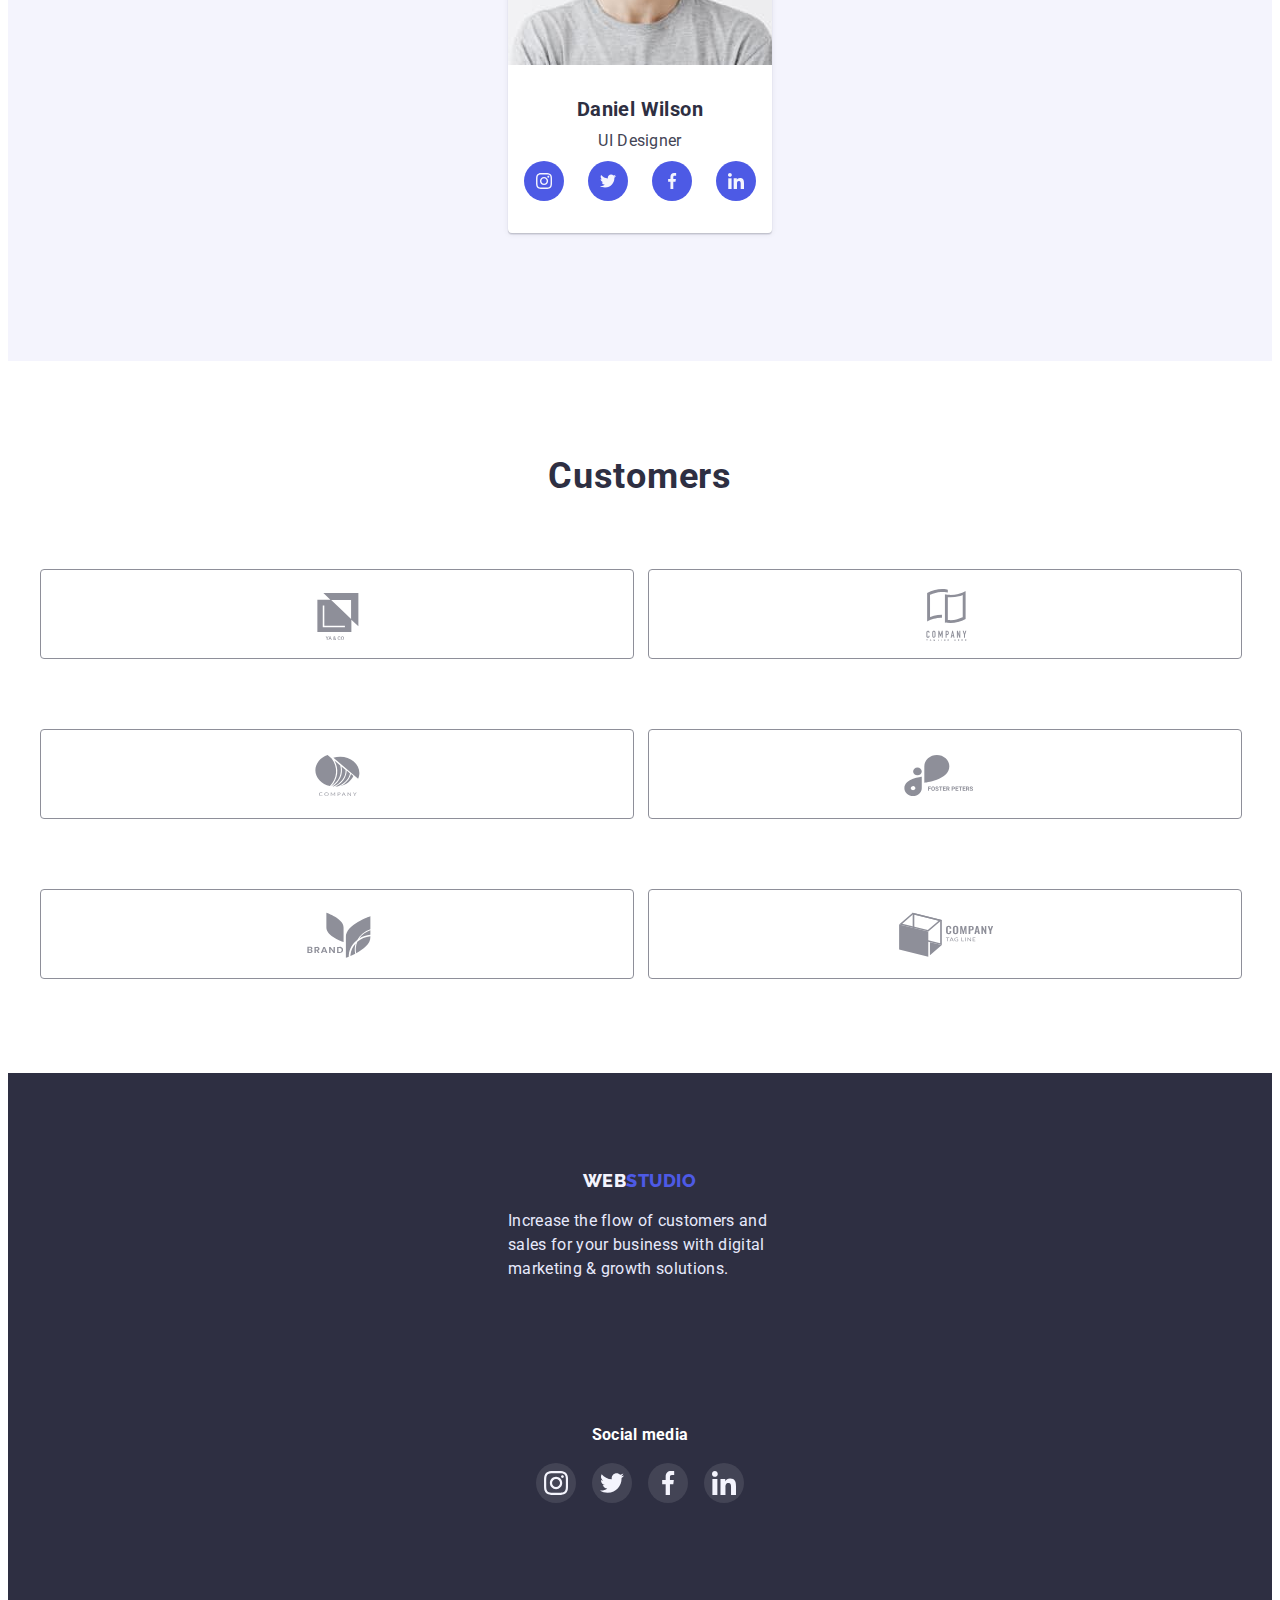
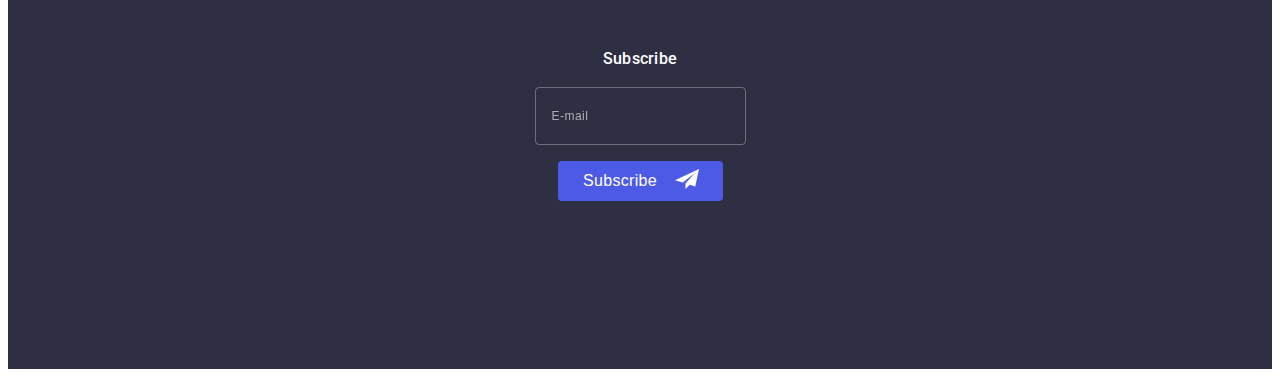
==== commit cec390eb: "5" ====
--- a/index.html
+++ b/index.html
@@ -19,23 +19,78 @@
 <body>
     <header class="header">
         <div class="container header-container">
-        <nav class="header-navigation">
-        <a class="logo link logotype" href="./index.html" >Web<span class="logo-web logotype">Studio</span></a>
-            <ul class="header-list list">
-                <li class="header-item"><a href="./index.html" class="header-link link current">Studio</a></li>
-                <li class="header-item"><a href="./portfolio.html"class="header-link link ">Portfolio</a></li>
-                <li class="header-item"><a href=""class="header-link link ">Contacts</a></li>
-            </ul>
-        </nav>
-        <address class="address">
-<ul class="address-list list">
-    <li class="address-item-mail"><a href="mailto:info@devstudio.com" class="header-mail link">info@devstudio.com</a></li>
-    <li class="address-item-tel"><a href="tel:+110001111111" class="header-tel link">+11 (000) 111-11-11</a></li>
-</ul>
-        </address>
+            <nav class="header-navigation">
+            <a class="logo link logotype" href="./index.html" >Web<span class="logo-web logotype">Studio</span></a>
+                <ul class="header-list list">
+                    <li class="header-item"><a href="./index.html" class="header-link link current">Studio</a></li>
+                    <li class="header-item"><a href="./portfolio.html"class="header-link link ">Portfolio</a></li>
+                    <li class="header-item"><a href=""class="header-link link ">Contacts</a></li>
+                </ul>
+            </nav>
+            <address class="address">
+                <ul class="address-list list">
+                    <li class="address-item-mail"><a href="mailto:info@devstudio.com" class="header-mail link">info@devstudio.com</a></li>
+                    <li class="address-item-tel"><a href="tel:+110001111111" class="header-tel link">+11 (000) 111-11-11</a></li>
+                </ul>
+            </address>
+            <button type="button" class="menu-open-btn" data-menu-open>
+                <svg class="menu-open-icon" width="32" height="22">
+                  <use
+                    href="./images/symbol-defs.svg#icon-menu"
+                  ></use>
+                </svg>
+              </button>
         </div>
-        </header>
-        <main>
+        <div class="mob-menu is-hidden" data-menu>
+            <div class="container">
+              <div>
+                <button class="menu-open-btn" data-menu-close type="button">
+                    <svg class="close-mob-menu-icon" width="8" height="8">
+                    <use
+                      href="./images/symbol-defs.svg#icon-cross"></use></svg>
+                </button>
+                <nav>
+                  <ul class="mob-menu-list list">
+                    <li class="mob-menu-item"><a class="mob-menu-link link current" href="./index.html">Studio</a></li>
+                    <li class="mob-menu-item"><a class="mob-menu-link link" href="./portfolio.html">Portfolio</a></li>
+                    <li class="mob-menu-item"><a class="mob-menu-link link" href="">Contacts</a></li>
+                  </ul>
+                </nav>
+              </div>
+              <div>
+                <address class="mob-menu-address">
+                    <ul class="mob-menu-address-list list">
+                        <li class="mob-menu-address-item-tel"><a href="tel:+110001111111" class="mob-menu-tel link">+11 (000) 111-11-11</a></li>
+                        <li class="mob-menu-address-item-mail"><a href="mailto:info@devstudio.com" class="mob-menu-mail link">info@devstudio.com</a></li>                        
+                    </ul>
+                </address>
+                <ul class="mob-soc-list list">
+                    <li class="mob-soc-item">
+                        <a href="" class="mob-soc-link link">
+                        <svg class="mob-soc-icon" width="24" height="24">
+                        <use href="./images/symbol-defs.svg#icon-instagram"></use>
+                        </svg></a></li>
+                    <li class="mob-soc-item">
+                        <a href="" class="mob-soc-link link">
+                        <svg class="mob-soc-icon" width="24" height="24">
+                        <use href="./images/symbol-defs.svg#icon-twitter"></use>
+                        </svg></a></li>
+                    <li class="mob-soc-item">
+                        <a href="" class="mob-soc-link link">
+                        <svg class="mob-soc-icon" width="24" height="24">
+                        <use href="./images/symbol-defs.svg#icon-facebook"></use>
+                        </svg></a></li>
+                    <li class="mob-soc-item">
+                        <a href="" class="mob-soc-link link">
+                        <svg class="mob-soc-icon" width="24" height="24">
+                        <use href="./images/symbol-defs.svg#icon-linkedin"></use>
+                        </svg></a></li>
+                </ul>
+              </div>
+            </div>
+          </div>
+    </header>
+    <main>
         <section class="hero">
             <div class="container hero-container">
             <h1 class="hero-title">Effective Solutions <br/> for Your Business</h1>
@@ -348,5 +403,6 @@
         </div>
     </div>
       <script src="./js/modal.js"></script>
+      <script src="./js/mobile-menu.js"></script>
 </body>
 </html>--- a/css/styles.css
+++ b/css/styles.css
@@ -39,6 +39,7 @@
 
 .container {
   width: 100%;
+  height: 100%;
   /* width: 1158px; */
   padding-left: 16px;
   padding-right: 16px;
@@ -173,20 +174,134 @@
   color: var(--primery-color);
 }
 
+/* -----------------------------------MENU------------------------- */
+
+.mob-menu {
+  position: fixed;
+  top: 0;
+  z-index: 1;
+  width: 100%;
+  height: 100vh;
+  background: #FFFFFF;
+  box-shadow: 0px 2px 1px rgba(46, 47, 66, 0.08), 0px 1px 1px rgba(46, 47, 66, 0.16), 0px 1px 6px rgba(46, 47, 66, 0.08);
+  padding-top: 24px;
+  padding-bottom: 24px;
+}
+
+.mob-menu > .container {
+  height: 100%;
+  display: flex;
+  flex-direction: column;
+  justify-content: space-between;
+  overflow-y: auto;
+}
+.menu-open-btn {
+  display: block;
+  margin-left: auto;
+  border: none;
+
+}
+.menu-open-icon {
+  stroke: #2E2F42;
+}
+.mob-menu-list {
+  /* padding-bottom: 284px; */
+}
+
+.mob-menu-item:not(:last-child) {
+  margin-bottom: 40px;
+}
+.mob-menu-link {
+  font-family: 'Roboto';
+  font-style: normal;
+  font-weight: 700;
+  font-size: 36px;
+  line-height: 1.11;
+  letter-spacing: 0.02em;
+  text-transform: capitalize;
+  color: #2E2F42;  
+}
+
+.mob-menu-address-item-tel {
+  padding-bottom: 40px;
+}
+
+.mob-menu-tel {
+  font-family: 'Roboto';
+  font-style: normal;
+  font-weight: 600;
+  font-size: 30px;
+  line-height: 1.11;
+  text-transform: capitalize;
+  color: #4D5AE5;
+
+}
+
+.mob-menu-mail {
+  font-style: normal;
+  font-weight: 500;
+  font-size: 20px;
+  line-height: 1.2;
+  letter-spacing: 0.02em;
+  color: #434455;
+  font-family: 'Roboto';
+}
+
+.mob-soc-list {
+  display: flex;
+  gap: 45px;
+  margin-top: 46px;
+  margin-bottom: 40px;
+}
+
+.mob-soc-item {
+  width: 40px;
+  height: 40px;
+}
+
+.mob-soc-link {  
+  width: 100%;
+  height: 100%;
+  background: #4D5AE5;
+  display: flex;
+  align-items: center;
+  justify-content: center;
+  border-radius: 50%;
+  transition: color 250ms var(--cubic), background-color 250ms var(--cubic);
+}
+
+.mob-soc-icon {
+  fill: #F4F4FD;
+}
+
+.mob-soc-link:is(:hover, :focus) {
+  background: #404BBF;
+}
+
 /* ----------------------------------------------HERO------------------------------------------ */
 
 .hero {
-  width: 100%;
+  max-width: 428px;
   background: var(--accent-color);
-  background-image: linear-gradient(rgba(46, 47, 66, 0.7), rgba(46, 47, 66, 0.7)), url(../images/hero-bg.jpg);
-
-  padding-top: 188px;
-  padding-bottom: 188px;
+  background-image: linear-gradient(rgba(46, 47, 66, 0.7), rgba(46, 47, 66, 0.7)), url(../images/dark-bg-mob-1x.jpg);
+  padding: 112px 54px;
+  /* padding-top: 188px;
+  padding-bottom: 188px; */
   margin: 0 auto;
 
 }
+
+@media (min-device-pixel-ratio: 2),
+      (min-resolution: 192dpi),
+      (min-resolution: 2dppx) {
+      .hero {
+        background-image: linear-gradient(rgba(46, 47, 66, 0.7), rgba(46, 47, 66, 0.7)), url(../images/dark-bg-tab-2x.jpg);
+      }
+    }
+
 .hero-container {
-  
+  padding: 0;
+  max-width: 100%;
 }
 .hero-title {
   font-weight: 700;
@@ -225,6 +340,8 @@
   background: var(--primery-color);
 }
  
+/* --------------------------PORTFOLIO----------------------- */
+
 .visually-hidden { 
 position: absolute; 
 width: 1px; 
@@ -384,6 +501,7 @@
   /* width: 264px;
   height: 112px;
   flex-basis: calc((100% - 3 * 24px) / 4); */
+  
 }
 
 .feature-item-link {
@@ -403,7 +521,7 @@
   line-height: 1.2;
   letter-spacing: 0.02em;
   color: var(--accent-color);
-
+  text-align: center;
   margin-bottom: 8px;
 }
 .feature-item-text {
@@ -450,6 +568,13 @@
   padding-top: 96px;
   padding-bottom: 128px;
   background: #F4F4FD;
+  
+}
+
+.team-container {
+  
+  /* padding-right: 82px;
+  padding-left: 82px; */
 }
 .team-title {
   font-weight: 700;
@@ -460,21 +585,25 @@
   text-transform: capitalize;
   color: var(--accent-color);
 
-  padding-bottom: 72px;
+  /* padding-bottom: 72px; */
 }
 .team-list {
-  display: flex;
+  /* display: flex;
   flex-wrap: wrap;
-  gap: 24px;
-    
+  gap: 24px; */
+  
 }
 
 .team-item {
-  flex-basis: calc((100% - 3 * 24px) / 4);
-  width: 100%;
+  /* flex-basis: calc((100% - 3 * 24px) / 4); */
+  width: 264px;
+  margin-left: auto;
+  margin-right: auto;
   background: #FFFFFF;
   border-radius: 0px 0px 4px 4px;
   box-shadow: 0px 1px 6px rgba(46, 47, 66, 0.08), 0px 1px 1px rgba(46, 47, 66, 0.16), 0px 2px 1px rgba(46, 47, 66, 0.08);
+  margin-top: 72px;
+  padding-bottom: 32px;
   
 }
 .team-item-title {
@@ -502,15 +631,16 @@
   display: flex;
   justify-content: center;
   gap: 24px;
-  padding-bottom: 32px;
 }
 
 .team-list-soc-item {
   width: 40px;
   height: 40px;
+    
 }
 
 .team-item-soc-link {
+  
   width: 100%;
   height: 100%;
   background: #4D5AE5;
@@ -602,6 +732,11 @@
 .subfooter {
   /* align-items: baseline; */
   /* display: flex; */
+  display: flex;
+  flex-direction: column;
+  row-gap: 72px;
+  justify-content: center;
+  align-items: center;
 }
 
 .footer-container {
@@ -610,9 +745,9 @@
 }
 .footer .logo {
   color: #F4F4FD;
-
+  display: flex;
   max-width: 115px;
-
+  margin: auto;
 }
 
 .footer-text {
@@ -640,7 +775,7 @@
   font-style: normal;
 
   margin-bottom: 16px;
-
+  text-align: center;
 }
 
 .social-list-soc-list {
@@ -677,10 +812,12 @@
 .footer-form {
   display: flex;
   flex-direction: column;
+  
 }
 
 
 .footer-form-text {
+  text-align: center;
   margin-bottom: 16px;
 
   font-family: 'Roboto';
@@ -728,6 +865,8 @@
   letter-spacing: 0.02em;
   color: #FFFFFF;
   margin-top: 16px;
+  margin-left: auto;
+  margin-right: auto;
 }
 
 .footer-form-btn:is(:hover, :focus) {
@@ -761,8 +900,8 @@
   pointer-events: none
 }
 .modal {
-  min-width: 408px;
-  min-height: 576px;
+  width: 392px;
+  height: 586px;
   position: absolute;
   top: 50%;
   left: 50%;
@@ -861,7 +1000,7 @@
   font-family: 'Roboto';
   font-weight: 400;
   font-size: 12px;
-  line-height: 16px;
+  line-height: 1.33;
   font-style: normal;
   color: #8E8F99;
   letter-spacing: 0.04em;
--- a/css/mobile.css
+++ b/css/mobile.css
@@ -1,16 +1,31 @@
-/* @media screen and (min-width: 480px) {
+@media screen and (min-width: 480px) {
     .container {
       max-width: 428px;
     }
+    /*--------------HERO-------------------*/
     .hero {
-      background-image: linear-gradient(rgba(46, 47, 66, 0.7), rgba(46, 47, 66, 0.7)), url(../images/hero-bg.jpg);
+      background-image: linear-gradient(rgba(46, 47, 66, 0.7), rgba(46, 47, 66, 0.7)), url(../images/dark-bg-tab-1x.jpg);
+    }
+    @media (min-device-pixel-ratio: 2),
+      (min-resolution: 192dpi),
+      (min-resolution: 2dppx) {
+      .hero {
+        background-image: linear-gradient(rgba(46, 47, 66, 0.7), rgba(46, 47, 66, 0.7)), url(../images/dark-bg-tab-2x.jpg);
+      }
     }
   
     .hero-container {
-      max-width: 100%;
+      max-width: 396px;
+    }
+
+    .hero-title {
+      font-size: 36px;
     }
   }
-
   @media screen and (max-width: 767px) {
-
-  } */+    /*-------------FEATURES----------------*/
+    .feature-item-text {
+      font-weight: 500;
+    }
+    
+  }--- a/css/tablet.css
+++ b/css/tablet.css
@@ -1,5 +1,5 @@
-/* @media screen and (min-width: 768px) {
+@media screen and (min-width: 768px) {
     .container {
       max-width: 720px;
     }
-  } */+  }--- a/css/desktop.css
+++ b/css/desktop.css
@@ -1,4 +1,4 @@
-/* @media screen and (min-width: 1200px) {
+@media screen and (min-width: 1200px) {
     .container {
       max-width: 1200px;
     }
@@ -6,4 +6,4 @@
     .container.container-mini {
       max-width: 1200px;
     }
-  } */+  }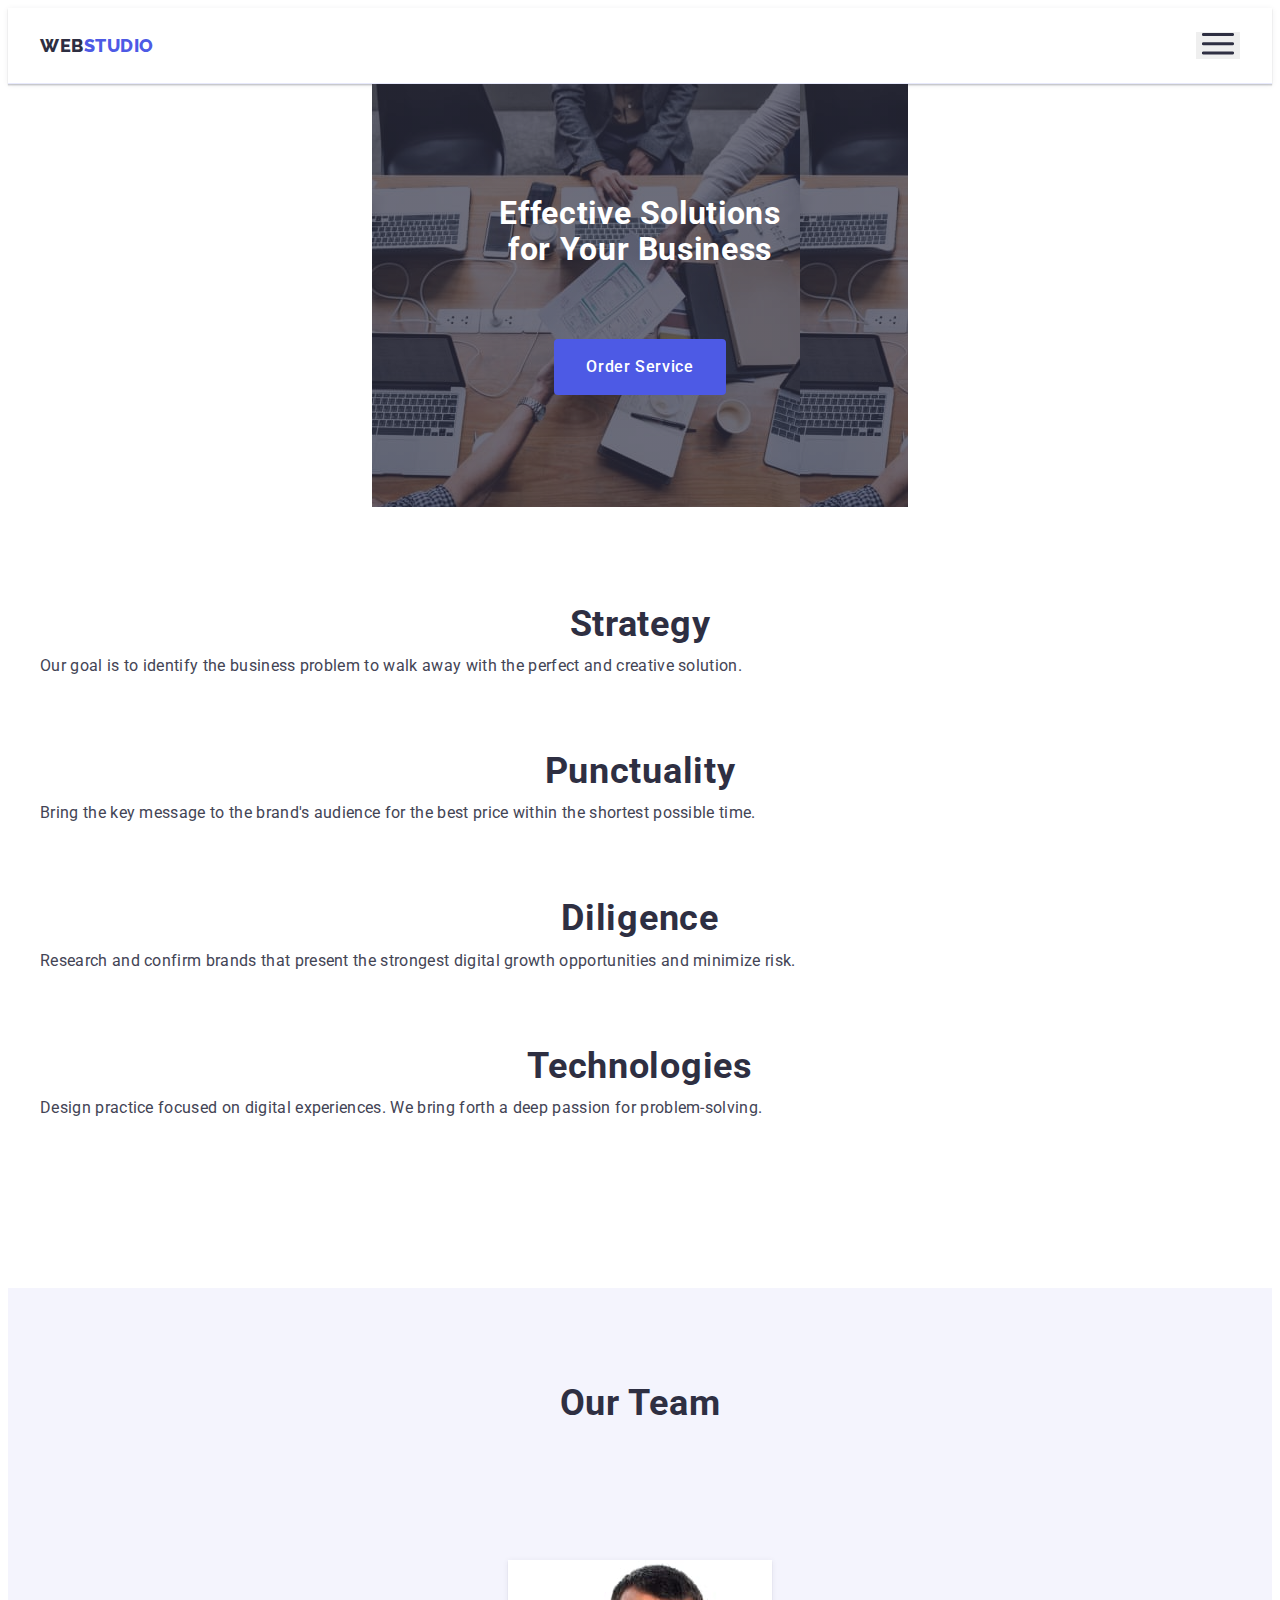
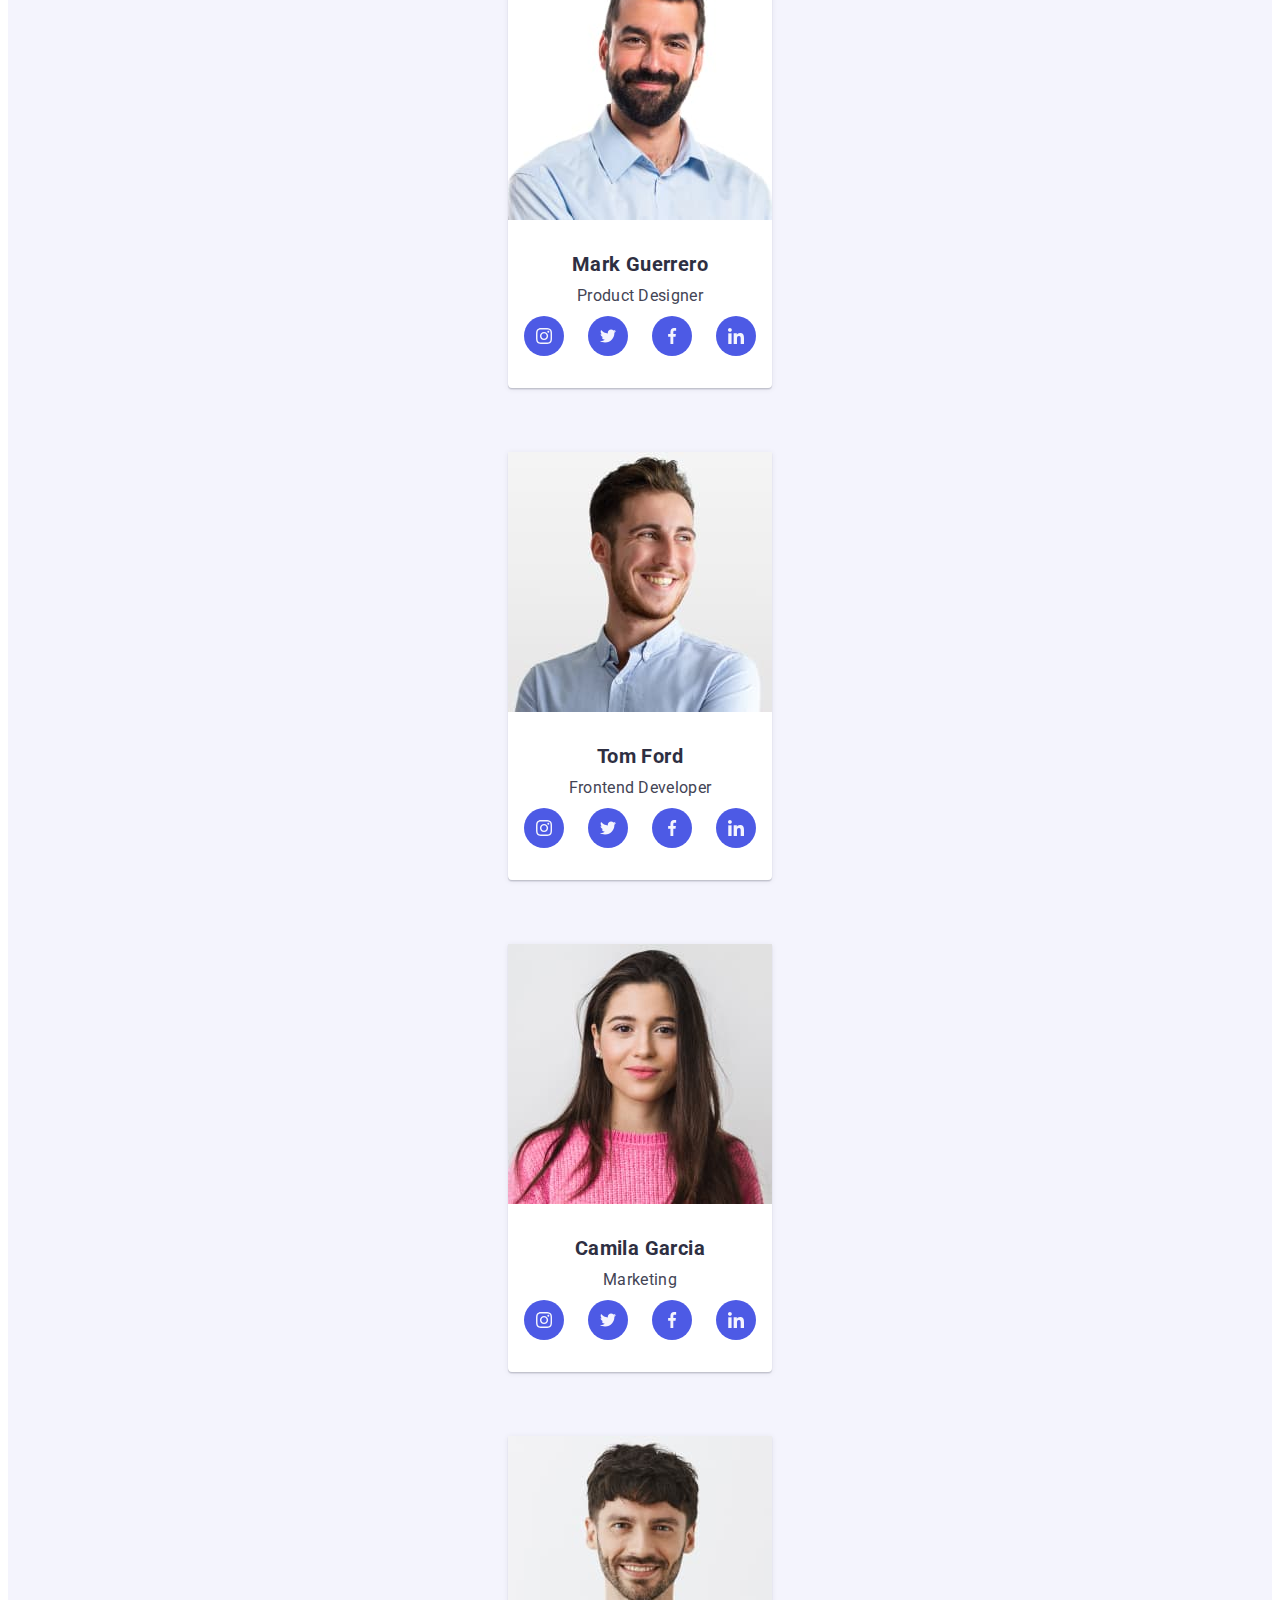
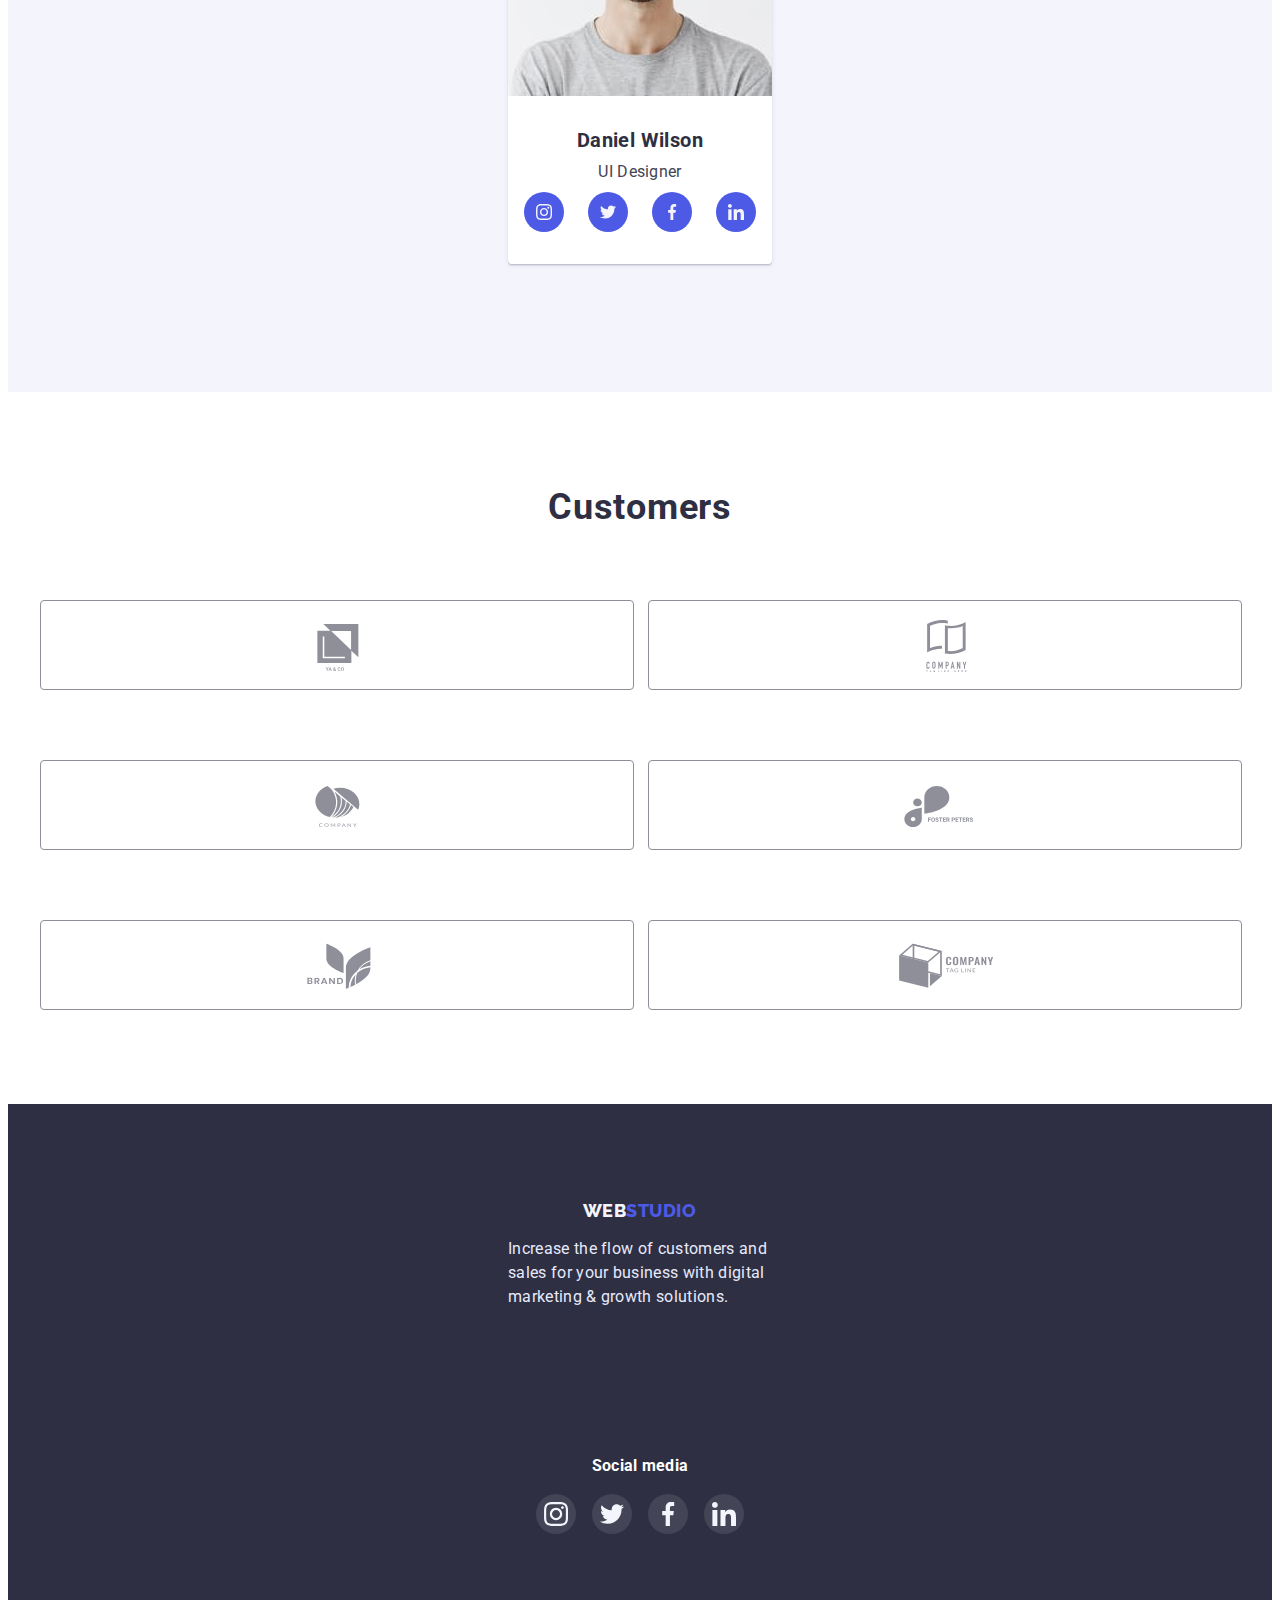
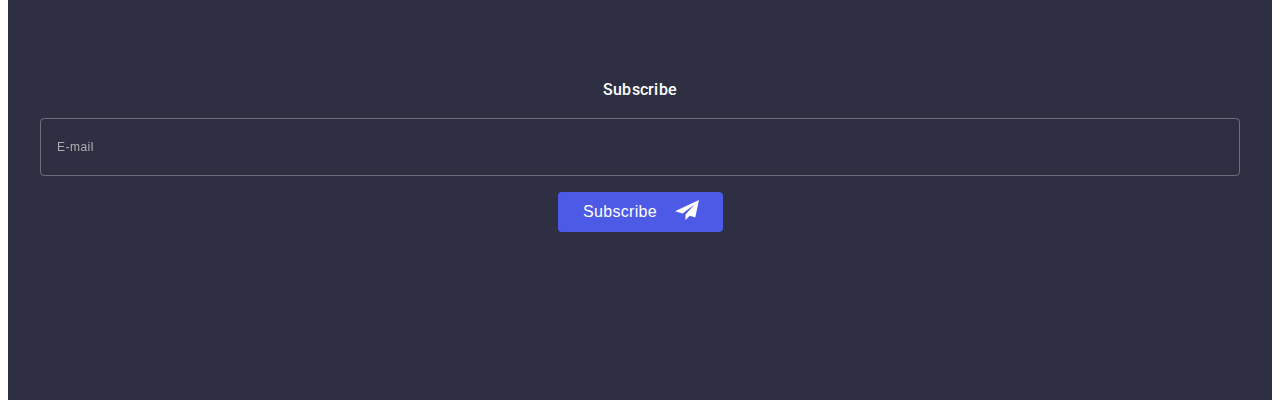
==== commit 39b6d6db: "65" ====
--- a/index.html
+++ b/index.html
@@ -246,7 +246,7 @@
             </div>
         </section>
         <section class="customers">
-            <div class="container">
+            <div class="container customers-container">
                 <h2 class="customers-title">Customers</h2>
                 <ul class="customers-list list">
                   <li class="customers-item">
--- a/css/styles.css
+++ b/css/styles.css
@@ -68,7 +68,7 @@
   font-family: var(--secondary-font);
   font-weight: 800;
   font-size: 18px;
-  line-height: 1.33;
+  line-height: 1.17;
   display: flex;
   align-items: center;
   letter-spacing: 0.03em;
@@ -141,9 +141,11 @@
 .address {  
   margin-left: auto;
   display: none;
+  
 }
 .address-list {
-  display: flex;
+  /* display: flex; */
+  display: none;
 }
 .address-item {
 }
@@ -151,7 +153,7 @@
   font-style: normal;
   font-weight: 400;
   line-height: 1.5;
-  letter-spacing: 0.02em;
+  letter-spacing: 0.04em;
   color: var(--secondary-color);
 
   padding-right: 40px;
@@ -165,7 +167,7 @@
   font-style: normal;
   font-weight: 400;
   line-height: 1.5;
-  letter-spacing: 0.02em;
+  letter-spacing: 0.04em;
   color: var(--secondary-color);
   transition: color 250ms var(--cubic);
 }
@@ -199,11 +201,17 @@
   display: block;
   margin-left: auto;
   border: none;
-
+  
 }
 .menu-open-icon {
   stroke: #2E2F42;
 }
+
+.close-mob-menu-icon {
+  margin-top: 7px;
+  margin-right: 12px;
+}
+
 .mob-menu-list {
   /* padding-bottom: 284px; */
 }
@@ -278,7 +286,7 @@
   background: #404BBF;
 }
 
-/* ----------------------------------------------HERO------------------------------------------ */
+/* -------------------------------HERO------------------------------------------ */
 
 .hero {
   max-width: 428px;
@@ -295,7 +303,7 @@
       (min-resolution: 192dpi),
       (min-resolution: 2dppx) {
       .hero {
-        background-image: linear-gradient(rgba(46, 47, 66, 0.7), rgba(46, 47, 66, 0.7)), url(../images/dark-bg-tab-2x.jpg);
+        background-image: linear-gradient(rgba(46, 47, 66, 0.7), rgba(46, 47, 66, 0.7)), url(../images/dark-bg-mob-2x.jpg);
       }
     }
 
@@ -517,6 +525,7 @@
 }
 
 .feature-item-title {
+  font-weight: 700;
   font-size: 36px;
   line-height: 1.2;
   letter-spacing: 0.02em;
@@ -585,7 +594,7 @@
   text-transform: capitalize;
   color: var(--accent-color);
 
-  /* padding-bottom: 72px; */
+  padding-bottom: 72px;
 }
 .team-list {
   /* display: flex;
@@ -602,7 +611,7 @@
   background: #FFFFFF;
   border-radius: 0px 0px 4px 4px;
   box-shadow: 0px 1px 6px rgba(46, 47, 66, 0.08), 0px 1px 1px rgba(46, 47, 66, 0.16), 0px 2px 1px rgba(46, 47, 66, 0.08);
-  margin-top: 72px;
+  margin-top: 64px;
   padding-bottom: 32px;
   
 }
@@ -787,7 +796,7 @@
   width: 40px;
   height: 40px;
 }
-.social-item-soc-link { width: 100%;
+.social-item-soc-link {
   width: 100%;
   height: 100%;
   display: flex;
@@ -805,6 +814,7 @@
 }
 
 .footer-form-wrap {
+  width: 100%;
   margin-top: 72px;
   margin-bottom: 72px;
   /* margin-left: 80px; */
@@ -900,8 +910,9 @@
   pointer-events: none
 }
 .modal {
-  width: 392px;
-  height: 586px;
+  overflow-y: scroll;
+  width: 95%;
+  height: 96%;
   position: absolute;
   top: 50%;
   left: 50%;
--- a/css/mobile.css
+++ b/css/mobile.css
@@ -1,6 +1,6 @@
-@media screen and (min-width: 480px) {
+@media screen and (min-width: 480px) and (max-width: 767px) {
     .container {
-      max-width: 428px;
+      width: 428px;
     }
     /*--------------HERO-------------------*/
     .hero {
@@ -15,7 +15,7 @@
     }
   
     .hero-container {
-      max-width: 396px;
+      max-width: 100%;
     }
 
     .hero-title {
@@ -24,8 +24,12 @@
   }
   @media screen and (max-width: 767px) {
     /*-------------FEATURES----------------*/
+    .feature-item-title {
+      line-height: 1.11;
+    }
     .feature-item-text {
       font-weight: 500;
     }
     
+    
   }--- a/css/tablet.css
+++ b/css/tablet.css
@@ -1,5 +1,189 @@
-@media screen and (min-width: 768px) {
-    .container {
-      max-width: 720px;
+@media screen and (min-width: 768px) and (max-width: 1199px) {
+  .container {
+    width: 768px;
+    margin-left: auto;
+    margin-right: auto;
+  }
+  .team-container,
+  .customers-container,
+  .subfooter {
+    width: 582px;
+    margin-left: auto;
+    margin-right: auto;
+  }
+  .mob-menu,
+  .menu-open-btn {
+    display: none;
+  }
+  .modal {
+    width: 408px;
+    height: 586px;
+    margin-top: 96px;
+  }
+  /* -----------------HEADER--------------------- */
+  .header-container {
+    min-width: 768px;
+    display: flex;
+    align-items: center;
+  }
+  .header-navigation {
+    display: flex;
+    align-items: center;
+  }
+  .header-list {
+    /* display: none; */
+    display: flex;
+    gap: 40px;
+  }
+  .header-item a {
+    line-height: 1.5;
+    letter-spacing: 0.02em;
+    color: var(--accent-color);
+  }
+  .header-item :hover,
+  .header-item :focus{
+    color: var(--primery-color);
+  }
+  .current {
+    color: var(--primery-color);
+    position: relative;
+  }
+  
+  .current::after {
+    content: '';
+    position: absolute;
+    left: 0;
+    bottom: 0;
+    top: 48px;
+    width: 100%;
+    height: 4px;
+    border-radius: 2px;
+    background-color: var(--primery-color);
+  }
+  .header-link {
+    transition: color 250ms var(--cubic);
+  }
+  .header-link:hover,
+  .header-link:focus {
+    color: #4D5AE5;
+  }
+  .address {  
+    margin-left: auto;
+    display: flex;
+    /* display: none; */
+  }
+  .address-list {
+    display: block;
+  }
+  .address-item {
+  }
+  .address-item-mail a {
+    font-style: normal;
+    font-weight: 400;
+    line-height: 1.33;
+    letter-spacing: 0.02em;
+    color: var(--secondary-color);
+  
+    padding-right: 40px;
+    transition: color 250ms var(--cubic);
+  }
+  .address-item-mail :hover,
+  .address-item-mail :focus {
+    color: var(--primery-color);
+  }
+  .address-item-tel a {  
+    font-style: normal;
+    font-weight: 400;
+    line-height: 1.33;
+    letter-spacing: 0.02em;
+    color: var(--secondary-color);
+    transition: color 250ms var(--cubic);
+  }
+  .address-item-tel :hover,
+  .address-item-tel :focus {
+    color: var(--primery-color);
+  }
+  
+  /* ----------------------HERO----------------- */
+  .hero {
+    max-width: 100%;
+    padding-top: 112px;
+    padding-bottom: 108px;
+    background-image: linear-gradient(rgba(46, 47, 66, 0.7), rgba(46, 47, 66, 0.7)), url(../images/dark-bg-desk-1x.jpg);
+  }
+  @media (min-device-pixel-ratio: 2),
+    (min-resolution: 192dpi),
+    (min-resolution: 2dppx) {
+    .hero {
+      background-image: linear-gradient(rgba(46, 47, 66, 0.7), rgba(46, 47, 66, 0.7)), url(../images/dark-bg-desk-2x.jpg);
     }
-  }+  }
+  .hero-title {
+    font-size: 56px;
+    line-height: 1.07;    
+    padding-bottom: 40px;
+  }
+
+  /* -------------------FEATURE--------------------- */
+  .feature-list {
+    display: flex;
+    flex-wrap: wrap;
+    column-gap: 24px;
+    justify-content: center;    
+  }
+  .feature-item {
+    min-width: 356px;
+    flex-basis: calc((100% - 3 * 24px) / 2);
+  }
+  .feature-item-title {
+    line-height: 1.11;
+    text-align: start;
+  }
+
+  /* -------------------TEAM------------------------- */
+  .team {
+    padding-bottom: 104px;
+  }
+  .team-list {
+    display: flex;
+    flex-wrap: wrap;
+    gap: 24px;   
+  }
+  .team-item {
+    flex-basis: calc((100% - 3 * 24px) / 2);     
+  }
+
+  /* ---------------------CUSTOMERS-------------------- */
+  .customers {
+    max-width: 100%;
+  }
+  .customers-list {
+    column-gap: 24px;
+  }
+  .customers-item {
+    width: calc((100% - 48px) / 3);
+  }
+
+  /* ---------------------FOOTER----------------------- */
+  .subfooter {
+    align-items: baseline;
+    justify-content: start;
+    flex-direction: row;
+    flex-wrap: wrap;
+  }
+  .footer .logo {
+    display: flex;
+    max-width: 115px;
+    margin: auto;
+  }
+  .footer-form {
+    display: flex;
+    flex-direction: row;
+    align-items: flex-end;
+  }
+  /* .social-list-soc-list {
+    display: flex;
+    gap: 24px;
+  } */
+  
+}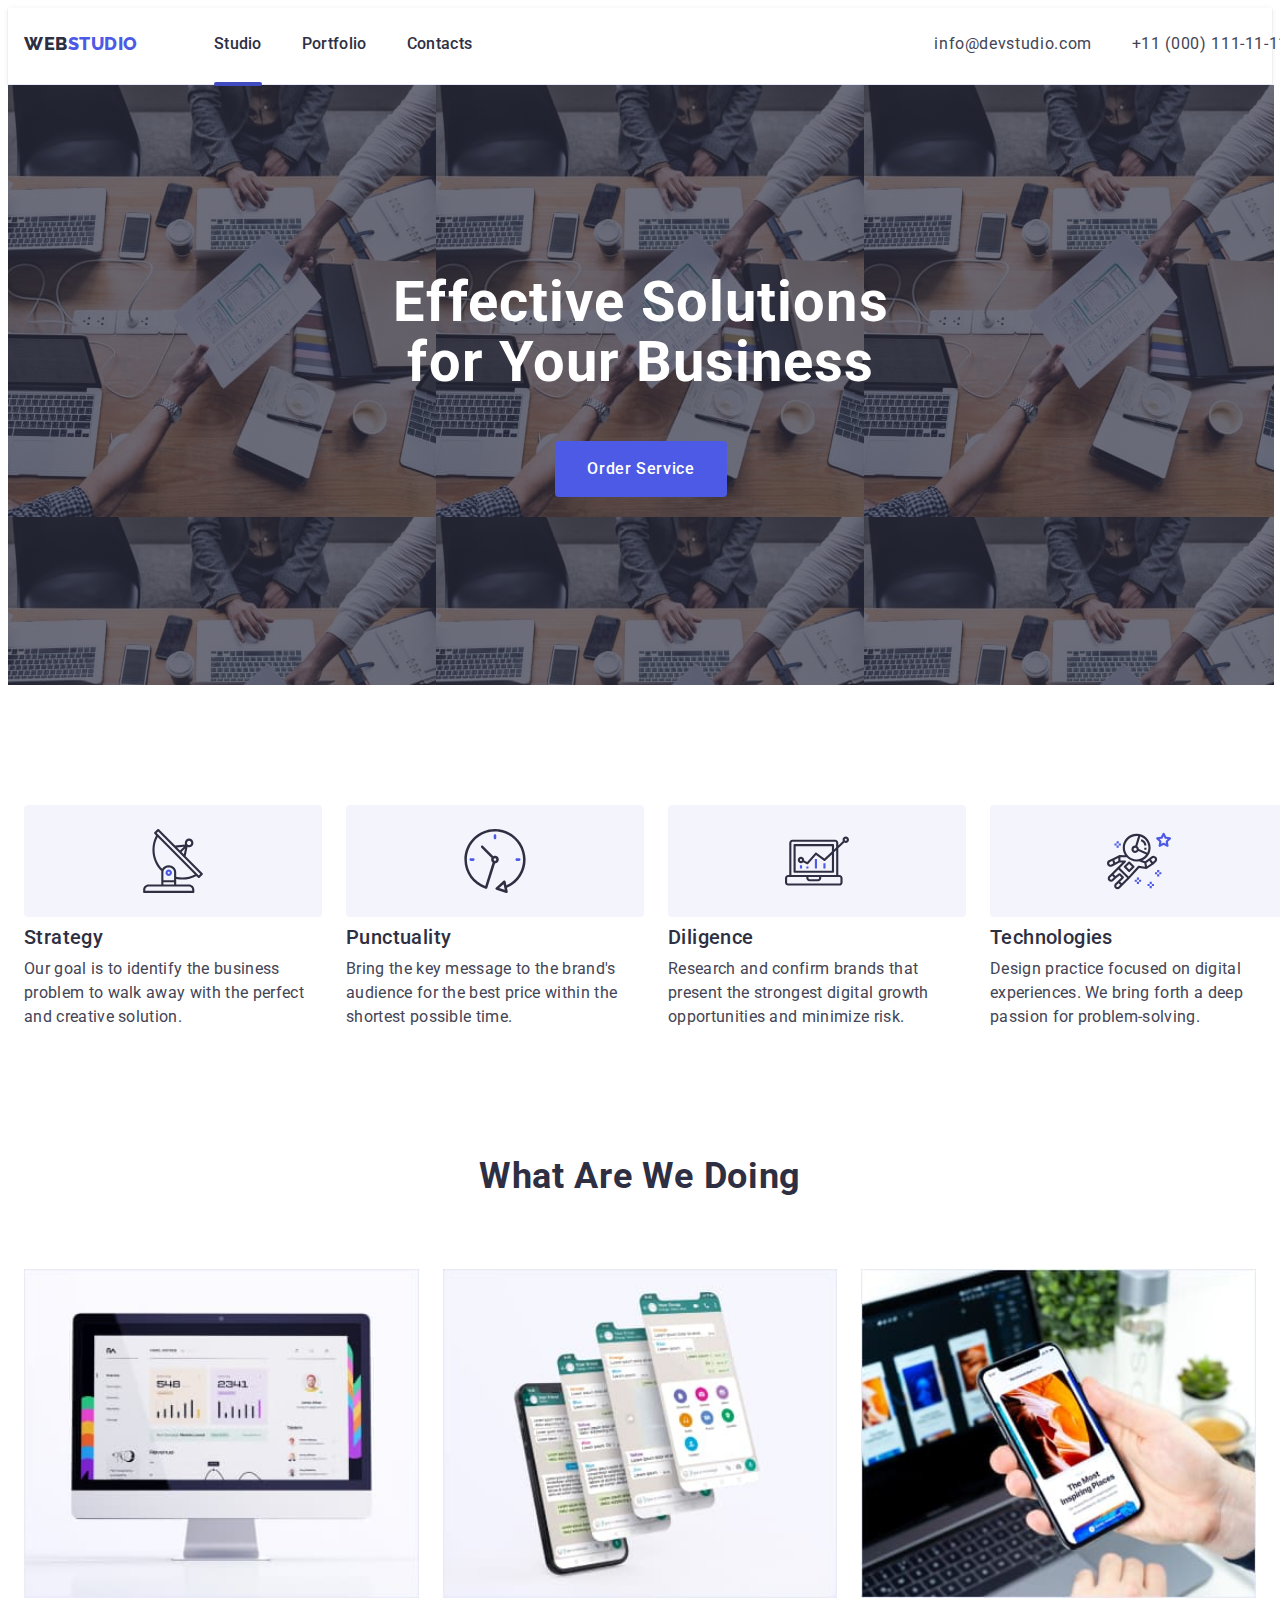
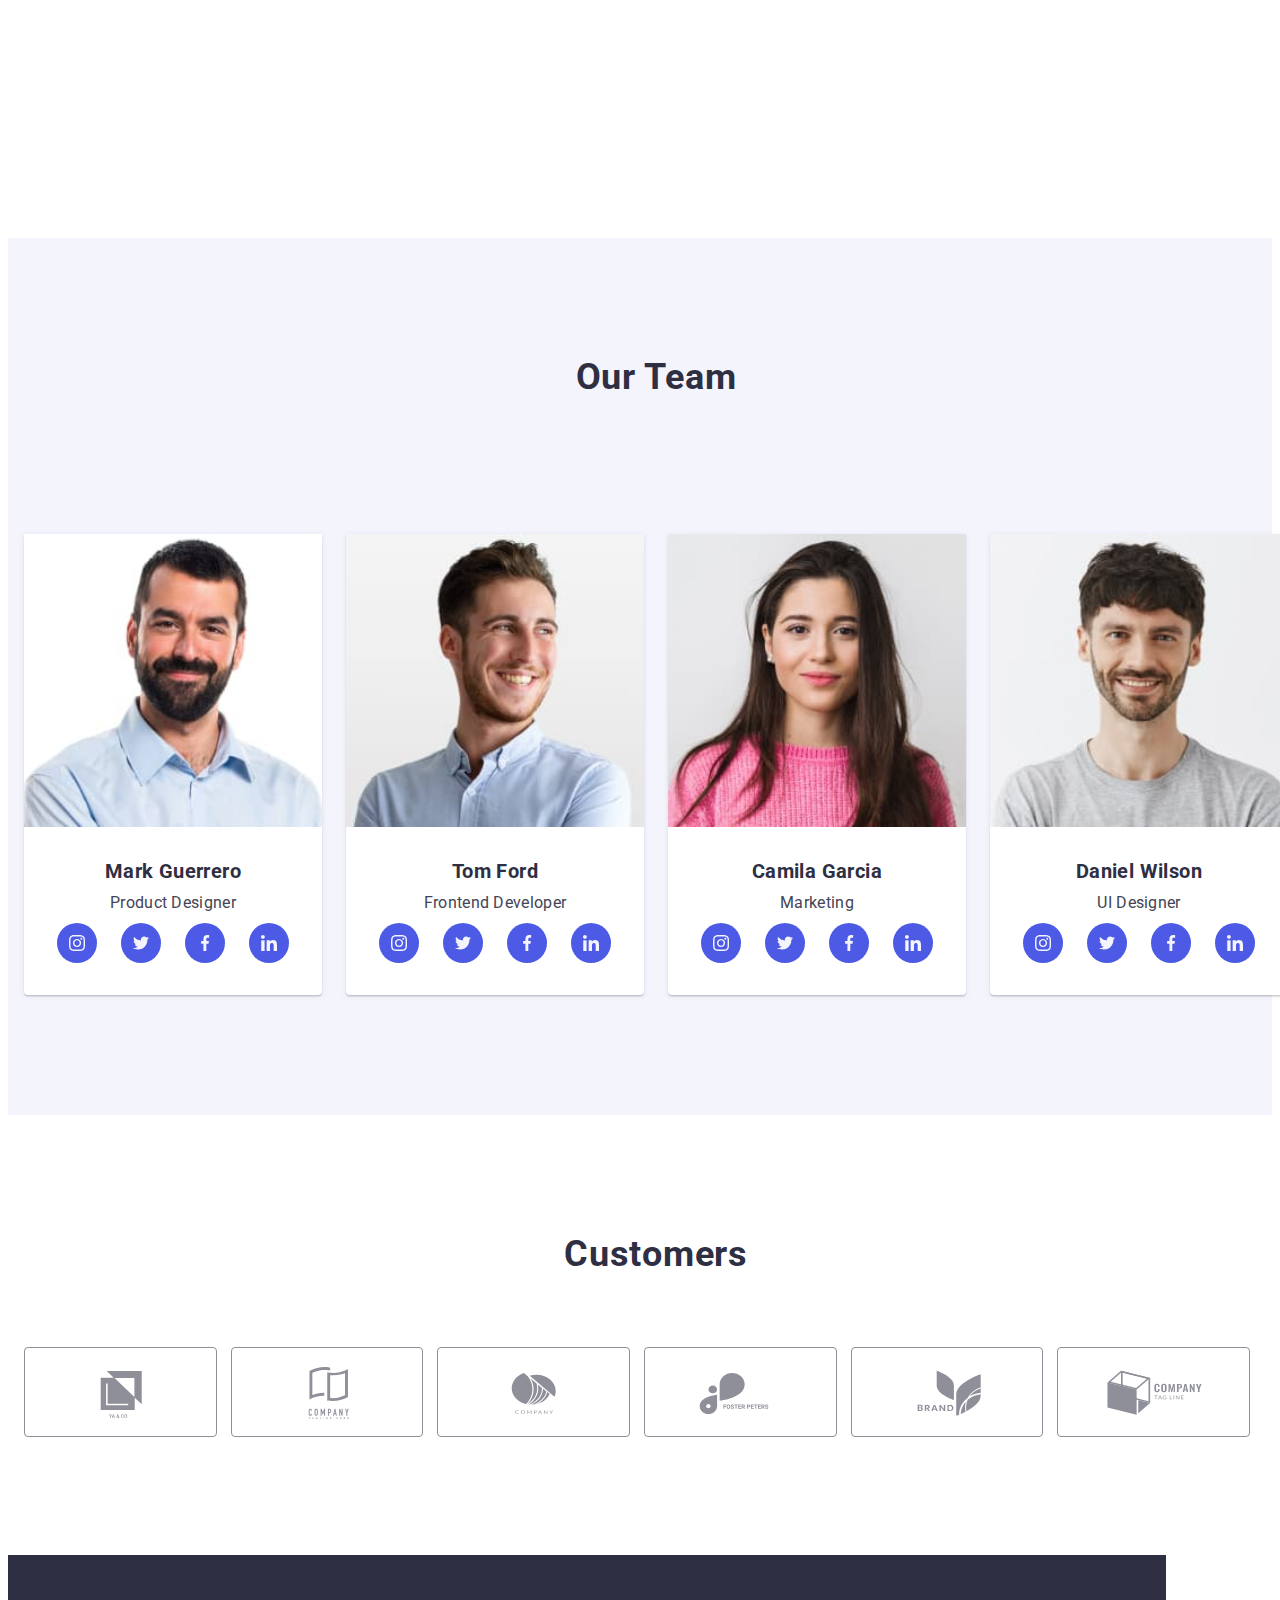
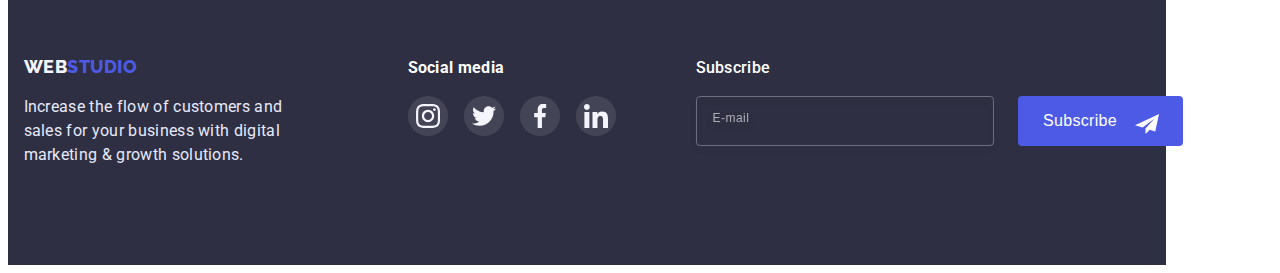
==== commit 2038660d: "7" ====
--- a/index.html
+++ b/index.html
@@ -132,9 +132,18 @@
             <div class="container gallery-container">
             <h2 class="gallery-title">What are we doing</h2>
             <ul class="gallery-list list">
-                <li class="gallery-item"><img src="./images/img11.jpg" alt="Monitor" width="360"></li>
-                <li class="gallery-item"><img src="./images/img12.jpg" alt="Mobile display" width="360"></li>
-                <li class="gallery-item"><img src="./images/img13.jpg" alt="Laptop and smartphone" width="360"></li>
+                <li class="gallery-item"><img src="./images/img11.jpg" alt="Monitor" 
+                    srcset="./images/img11.jpg 1x,
+                    ./images/img11-2x.jpg 2x"
+                    width="360" height="300"></li>
+                <li class="gallery-item"><img src="./images/img12.jpg" alt="Mobile display" 
+                    srcset="./images/img12.jpg 1x,
+                    ./images/img12-2x.jpg 2x"
+                    width="360" height="300"></li>
+                <li class="gallery-item"><img src="./images/img13.jpg" alt="Laptop and smartphone" 
+                    srcset="./images/img13.jpg 1x,
+                    ./images/img13-2x.jpg 2x"
+                    width="360" height="300"></li>
             </ul>
             </div>
         </section>
@@ -142,7 +151,10 @@
             <div class="container team-container">
             <h2 class="team-title">Our Team</h2>
             <ul class="team-list list">
-                <li class="team-item"><img src="./images/card1.jpg" alt="Mark Guerrero" width="264">
+                <li class="team-item"><img src="./images/card1.jpg" alt="Mark Guerrero" 
+                    srcset="./images/card1.jpg 1x,
+                    ./images/card1-2x.jpg 2x"
+                    width="264">
                     <h3 class="team-item-title">Mark Guerrero</h3>
                     <p class="team-item-text">Product Designer</p>
                     <ul class="team-list-soc-list list">
@@ -167,7 +179,10 @@
                             <use href="./images/symbol-defs.svg#icon-linkedin"></use>
                             </svg></a></li>
                     </ul></li>
-                <li class="team-item"><img src="./images/card2.jpg" alt="Tom Ford" width="264">
+                <li class="team-item"><img src="./images/card2.jpg" alt="Tom Ford" 
+                    srcset="./images/card2.jpg 1x,
+                    ./images/card2-2x.jpg 2x"
+                    width="264">
                     <h3 class="team-item-title">Tom Ford</h3>
                     <p class="team-item-text">Frontend Developer</p>
                     <ul class="team-list-soc-list list">
@@ -192,7 +207,10 @@
                             <use href="./images/symbol-defs.svg#icon-linkedin"></use>
                             </svg></a></li>
                     </ul></li>
-                <li class="team-item"><img src="./images/card3.jpg" alt="Camila Garcia" width="264">
+                <li class="team-item"><img src="./images/card3.jpg" alt="Camila Garcia" 
+                    srcset="./images/card3.jpg 1x,
+                    ./images/card3-2x.jpg 2x"
+                    width="264">
                     <h3 class="team-item-title">Camila Garcia</h3>
                     <p class="team-item-text">Marketing</p>
                     <ul class="team-list-soc-list list">
@@ -217,7 +235,10 @@
                             <use href="./images/symbol-defs.svg#icon-linkedin"></use>
                             </svg></a></li>
                     </ul></li>
-                <li class="team-item"><img src="./images/card4.jpg" alt="Daniel Wilson" width="264">
+                <li class="team-item"><img src="./images/card4.jpg" alt="Daniel Wilson" 
+                    srcset="./images/card4.jpg 1x,
+                    ./images/card4-2x.jpg 2x"
+                    width="264">
                     <h3 class="team-item-title">Daniel Wilson</h3>
                     <p class="team-item-text">UI Designer</p>               
                     <ul class="team-list-soc-list list">
--- a/css/tablet.css
+++ b/css/tablet.css
@@ -21,6 +21,9 @@
     margin-top: 96px;
   }
   /* -----------------HEADER--------------------- */
+  .header {
+    padding-bottom: 22px;
+  }
   .header-container {
     min-width: 768px;
     display: flex;
@@ -166,24 +169,43 @@
 
   /* ---------------------FOOTER----------------------- */
   .subfooter {
+    display: flex;
     align-items: baseline;
     justify-content: start;
     flex-direction: row;
     flex-wrap: wrap;
+    column-gap: 24px;
   }
   .footer .logo {
     display: flex;
     max-width: 115px;
-    margin: auto;
-  }
+    margin-left: inherit;
+  }
+  .footer-social-container {
+    margin-top: 0;
+  }
+  .social-title {
+    text-align: inherit;
+  }  
   .footer-form {
     display: flex;
     flex-direction: row;
     align-items: flex-end;
   }
-  /* .social-list-soc-list {
-    display: flex;
-    gap: 24px;
-  } */
-  
+  .footer-form-text {
+    text-align: inherit;
+  }
+  .footer-form-wrap {
+    margin-top: 0;
+    margin-bottom: 0;
+  }
+  .footer-input {
+    min-width: 264px;
+    padding-top: 0;
+  }
+  .footer-form-btn {
+    margin-top: 0;
+    margin-left: 24px;
+  }
+
 }--- a/css/desktop.css
+++ b/css/desktop.css
@@ -1,9 +1,274 @@
 @media screen and (min-width: 1200px) {
-    .container {
-      max-width: 1200px;
-    }
+  .container {
+    min-width: 1158px;
+  }
+  .mob-menu,
+  .menu-open-btn {
+    display: none;
+  }
+  .modal {
+    width: 408px;
+    height: 584px;
+    margin-top: 80px;
+  }
+
+  /* -----------------HEADER--------------------- */
+  .logotype {
+    line-height: 1.33;
+  }
+  .header {
+    padding-bottom: 28px;
+  }
+  .header-container {
+    min-width: 1158px;
+    display: flex;
+    align-items: center;
+  }
+  .header-navigation {
+    display: flex;
+    align-items: center;
+  }
+  .header-list {
+    /* display: none; */
+    display: flex;
+    gap: 40px;
+  }
+  .header-item a {
+    line-height: 1.5;
+    letter-spacing: 0.02em;
+    color: var(--accent-color);
+  }
+  .header-item :hover,
+  .header-item :focus{
+    color: var(--primery-color);
+  }
+  .current {
+    color: var(--primery-color);
+    position: relative;
+  }
   
-    .container.container-mini {
-      max-width: 1200px;
-    }
-  }+  .current::after {
+    content: '';
+    position: absolute;
+    left: 0;
+    bottom: 0;
+    top: 48px;
+    width: 100%;
+    height: 4px;
+    border-radius: 2px;
+    background-color: var(--primery-color);
+  }
+  .header-link {
+    transition: color 250ms var(--cubic);
+  }
+  .header-link:hover,
+  .header-link:focus {
+    color: #4D5AE5;
+  }
+  .address {  
+    margin-left: auto;
+    display: flex;
+    /* display: none; */
+  }
+  .address-list {
+    display: flex;
+  }
+  .address-item {
+  }
+  .address-item-mail a {
+    font-style: normal;
+    font-weight: 400;
+    line-height: 1.5;
+    letter-spacing: 0.04em;
+    color: var(--secondary-color);
+  
+    padding-right: 40px;
+    transition: color 250ms var(--cubic);
+  }
+  .address-item-mail :hover,
+  .address-item-mail :focus {
+    color: var(--primery-color);
+  }
+  .address-item-tel a {  
+    font-style: normal;
+    font-weight: 400;
+    line-height: 1.5;
+    letter-spacing: 0.04em;
+    color: var(--secondary-color);
+    transition: color 250ms var(--cubic);
+  }
+  .address-item-tel :hover,
+  .address-item-tel :focus {
+    color: var(--primery-color);
+  }
+
+  /* ----------------------HERO------------------- */
+  .hero {
+    min-width: 1158px;
+    padding-top: 188px;
+    padding-bottom: 188px;
+  }
+  .hero-title {
+    font-size: 56px;
+    line-height: 1.07;
+    padding-bottom: 48px;
+  }
+/* -------------------------FEATURE-------------------- */
+  .feature {
+    padding-top: 0;
+    padding-bottom: 0;
+  }
+  .feature-container {
+    margin-top: 120px;
+    margin-bottom: 120px;
+  }
+  .feature-list {
+    display: flex;
+    flex-wrap: wrap;
+    column-gap: 24px;
+    justify-content: center;  
+  }
+  .feature-item {
+    width: 264px;
+    height: 112px;
+    flex-basis: calc((100% - 3 * 24px) / 4);  
+  }
+  .feature-item-link {
+    width: 100%;
+    height: 100%;
+    background: #F4F4FD;
+    border-radius: 4px;
+    display: flex;
+    align-items: center;
+    justify-content: center;
+  }
+  .feature-item-title {
+    font-weight: 500;
+    font-size: 20px;
+    line-height: 1.2;
+    margin-top: 8px;
+    text-align: inherit;
+  }
+  .feature-item-text {
+    font-weight: 400;
+    margin-bottom: 0px;
+  }
+
+  /* ----------------------GALLERY------------------- */
+  .gallery {
+    min-width: 1158px;
+    padding-top: 120px;
+    display: flex;
+  }  
+  .gallery-title {
+    font-weight: 700;
+    font-size: 36px;
+    line-height: 1.11;
+    text-align: center;
+    letter-spacing: 0.02em;
+    text-transform: capitalize;
+    color: var(--accent-color);  
+    margin-bottom: 72px;
+  }
+  .gallery-list {
+    display: flex;
+    flex-wrap: wrap;
+    column-gap: 24px;
+  }  
+  .gallery-item {
+    margin: 0;
+    flex-basis: calc((100% - 2 * 24px) / 3);    
+    padding-bottom: 120px;   
+  }
+
+/* -------------------TEAM------------------------- */
+.team {
+  padding-top: 120px;
+  padding-bottom: 120px;
+}
+.team-list {
+  display: flex;
+  flex-wrap: wrap;
+  gap: 24px;  
+}
+.team-item {
+  flex-basis: calc((100% - 3 * 24px) / 4);
+  width: 264px;
+  margin-left: auto;
+  margin-right: auto;
+  background: #FFFFFF;
+  border-radius: 0px 0px 4px 4px;
+  box-shadow: 0px 1px 6px rgba(46, 47, 66, 0.08), 0px 1px 1px rgba(46, 47, 66, 0.16), 0px 2px 1px rgba(46, 47, 66, 0.08);
+  margin-top: 64px;
+  padding-bottom: 32px;  
+}
+
+/* ---------------------CUSTOMERS-------------------- */
+.customers {
+  padding-top: 120px;
+  padding-bottom: 120px;
+}
+.customers-item {
+  width: calc((100% - 5 * 24px) / 6);
+  height: 88px;
+}
+
+/* ---------------------FOOTER----------------------- */
+.footer {
+  width: 1158px;
+  padding-top: 100px;
+  padding-bottom: 100px;
+}
+.subfooter {
+  /* display: flex; */
+  align-items: baseline;
+  /* justify-content: start; */
+  flex-direction: row;
+  /* column-gap: 24px; */
+}
+/* .footer-container {
+  width: 264px;
+} */
+.footer .logo {
+  margin-left: inherit;
+}
+.footer-text {
+  min-width: 264px;
+}
+.footer-social-container {
+  margin-top: 0;
+  margin-left: 120px;
+}
+.social-title {
+  text-align: inherit;
+}
+.footer-form-wrap {
+  display: flex;
+  flex-direction: column;
+  align-items: flex-end;
+  margin-top: 0;
+  margin-bottom: 0;
+  margin-left: 80px;
+  flex-wrap: nowrap;
+  align-items: flex-start;
+}
+.footer-form-text {
+  text-align: inherit;
+}
+.footer-form {
+  display: flex;
+  flex-direction: row;
+  /* align-items: flex-end; */
+  /* justify-content: flex-end; */
+}
+.footer-input {
+  min-width: 264px;
+  padding-top: 0;
+}
+.footer-form-btn {
+  margin-top: 0;
+  margin-left: 24px;
+  margin-right: 0;
+}
+
+}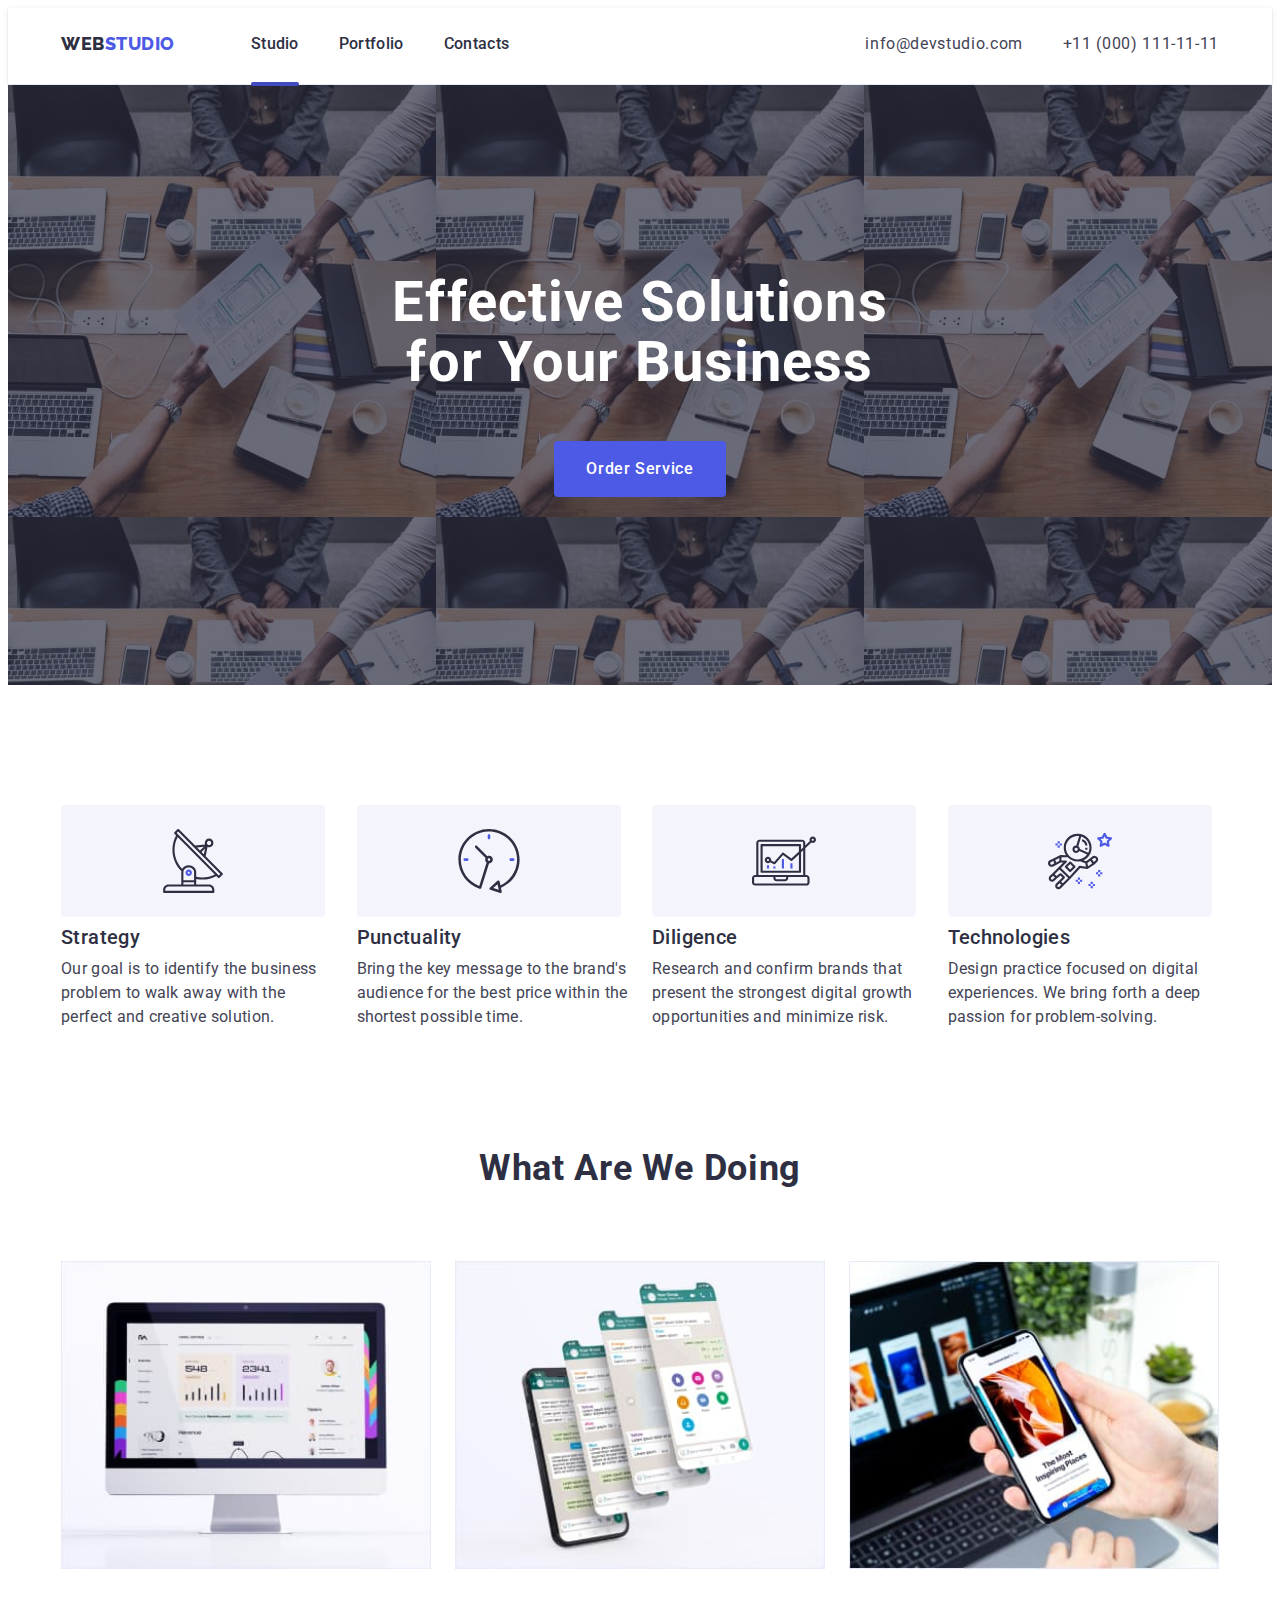
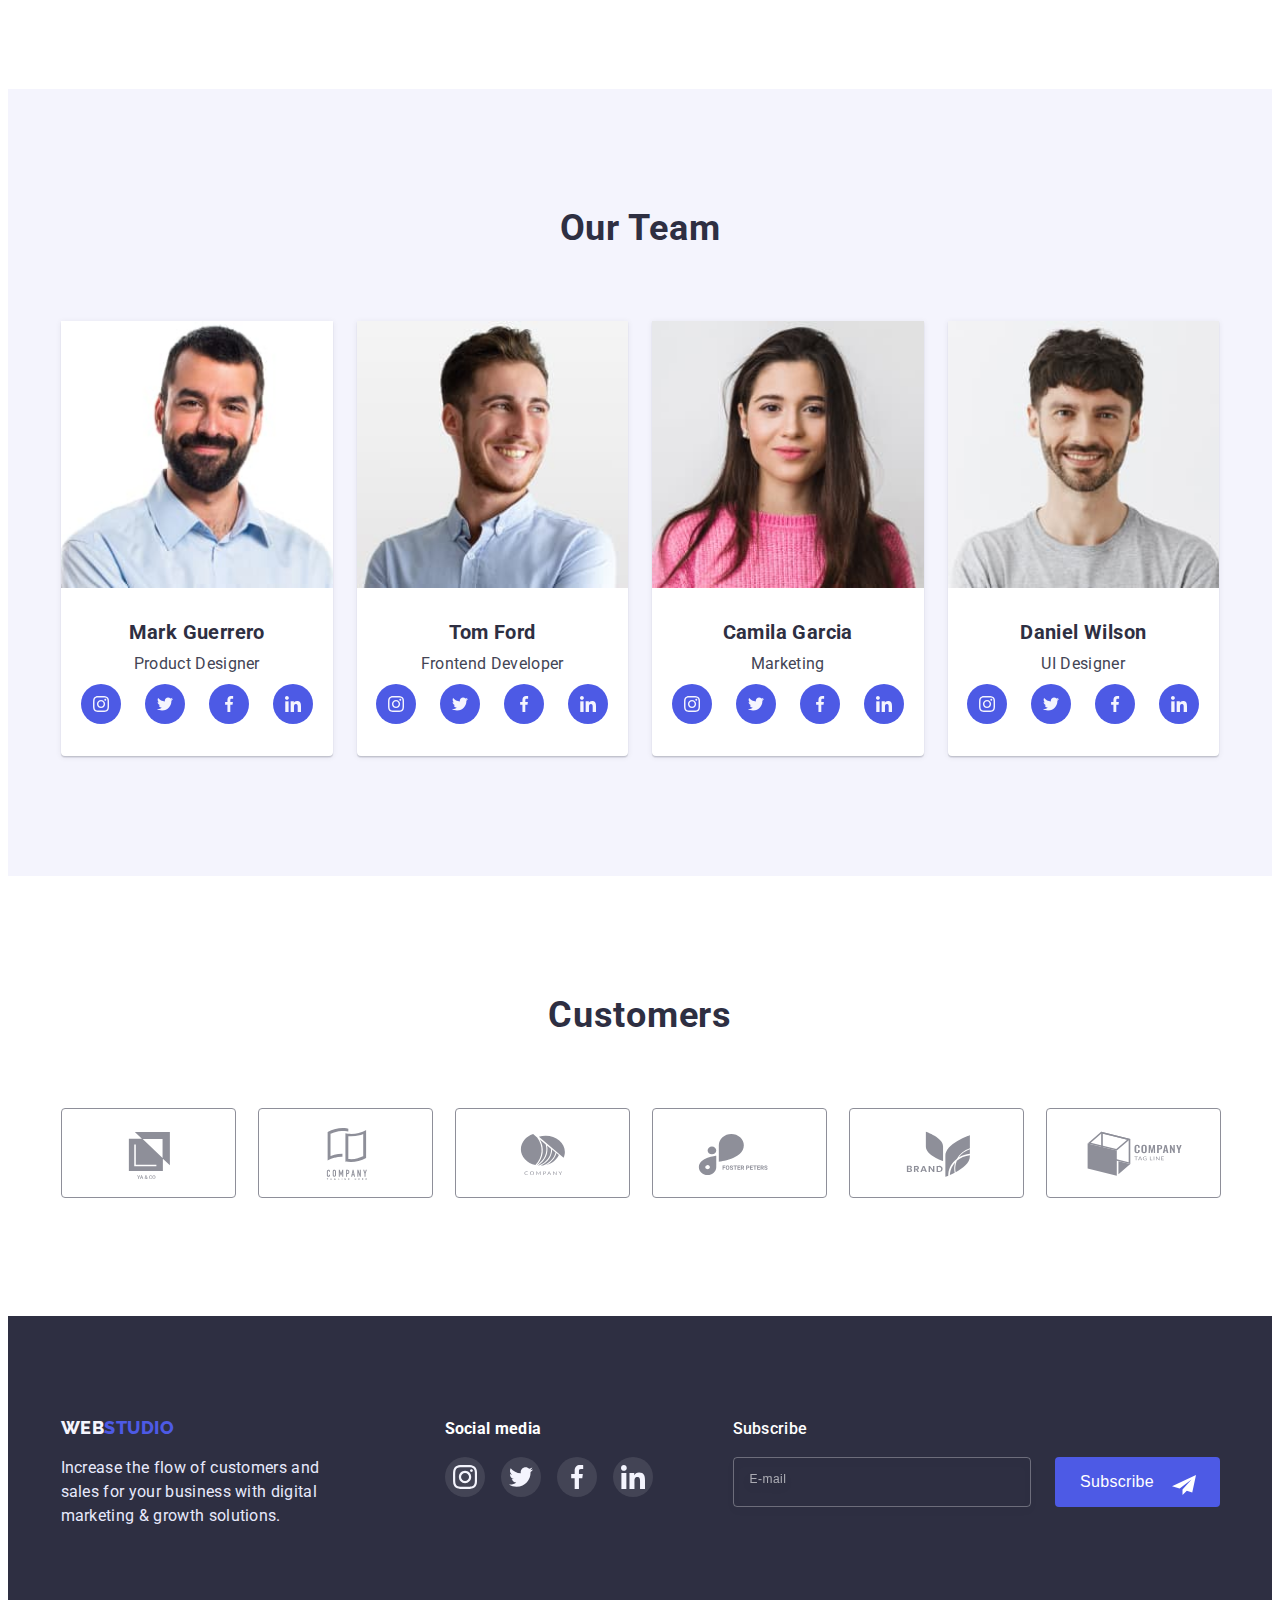
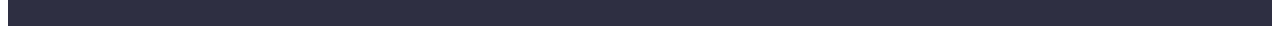
==== commit 7c9b8abb: "final" ====
--- a/index.html
+++ b/index.html
@@ -154,7 +154,7 @@
                 <li class="team-item"><img src="./images/card1.jpg" alt="Mark Guerrero" 
                     srcset="./images/card1.jpg 1x,
                     ./images/card1-2x.jpg 2x"
-                    width="264">
+                    width="264" height="260">
                     <h3 class="team-item-title">Mark Guerrero</h3>
                     <p class="team-item-text">Product Designer</p>
                     <ul class="team-list-soc-list list">
@@ -182,7 +182,7 @@
                 <li class="team-item"><img src="./images/card2.jpg" alt="Tom Ford" 
                     srcset="./images/card2.jpg 1x,
                     ./images/card2-2x.jpg 2x"
-                    width="264">
+                    width="264" height="260">
                     <h3 class="team-item-title">Tom Ford</h3>
                     <p class="team-item-text">Frontend Developer</p>
                     <ul class="team-list-soc-list list">
@@ -210,7 +210,7 @@
                 <li class="team-item"><img src="./images/card3.jpg" alt="Camila Garcia" 
                     srcset="./images/card3.jpg 1x,
                     ./images/card3-2x.jpg 2x"
-                    width="264">
+                    width="264" height="260">
                     <h3 class="team-item-title">Camila Garcia</h3>
                     <p class="team-item-text">Marketing</p>
                     <ul class="team-list-soc-list list">
@@ -238,7 +238,7 @@
                 <li class="team-item"><img src="./images/card4.jpg" alt="Daniel Wilson" 
                     srcset="./images/card4.jpg 1x,
                     ./images/card4-2x.jpg 2x"
-                    width="264">
+                    width="264" height="260">
                     <h3 class="team-item-title">Daniel Wilson</h3>
                     <p class="team-item-text">UI Designer</p>               
                     <ul class="team-list-soc-list list">
--- a/css/styles.css
+++ b/css/styles.css
@@ -152,6 +152,7 @@
 .address-item-mail a {
   font-style: normal;
   font-weight: 400;
+  font-size: 12px;
   line-height: 1.5;
   letter-spacing: 0.04em;
   color: var(--secondary-color);
@@ -166,6 +167,7 @@
 .address-item-tel a {  
   font-style: normal;
   font-weight: 400;
+  font-size: 12px;
   line-height: 1.5;
   letter-spacing: 0.04em;
   color: var(--secondary-color);
@@ -204,10 +206,12 @@
   
 }
 .menu-open-icon {
+  background-color: #FFFFFF;
   stroke: #2E2F42;
 }
 
 .close-mob-menu-icon {
+  background-color: #FFFFFF;
   margin-top: 7px;
   margin-right: 12px;
 }
@@ -509,7 +513,11 @@
   /* width: 264px;
   height: 112px;
   flex-basis: calc((100% - 3 * 24px) / 4); */
-  
+  margin-bottom: 72px;
+}
+
+.feature-item:last-child {
+  margin-bottom: 0;
 }
 
 .feature-item-link {
@@ -538,8 +546,9 @@
   line-height: 1.5;
   letter-spacing: 0.02em;
   color: var(--secondary-color);
-  margin-bottom: 72px;
-}
+  /* margin-bottom: 72px; */
+}
+
 /* ---------------------------GALLERY------------------------- */
 
 .gallery {
@@ -611,9 +620,13 @@
   background: #FFFFFF;
   border-radius: 0px 0px 4px 4px;
   box-shadow: 0px 1px 6px rgba(46, 47, 66, 0.08), 0px 1px 1px rgba(46, 47, 66, 0.16), 0px 2px 1px rgba(46, 47, 66, 0.08);
-  margin-top: 64px;
+  margin-top: 72px;
   padding-bottom: 32px;
   
+}
+
+.team-item:first-child {
+  margin-top: 0;
 }
 .team-item-title {
   font-size: 20px;
@@ -773,7 +786,7 @@
 .footer-social-container {
   width: 208;
   height: 80px;
-  margin-top: 72px;
+  /* margin-top: 72px; */
   /* margin-left: 120px; */
 }
 .social-title {
@@ -815,8 +828,8 @@
 
 .footer-form-wrap {
   width: 100%;
-  margin-top: 72px;
-  margin-bottom: 72px;
+  /* margin-top: 72px; */
+  /* margin-bottom: 72px; */
   /* margin-left: 80px; */
 }
 .footer-form {
@@ -981,7 +994,7 @@
   width: 100%;
   height: 40px;
   background: #FCFCFC;
-  border: 1px solid #4D5AE5;
+  border: 1px solid rgba(33, 33, 33, 0.2);
   border-radius: 4px;
   padding-left: 38px;
   outline: transparent;
@@ -1032,7 +1045,7 @@
 .modal-comment {
   width: 100%;
   height: 120px;
-  border: 1px solid #4D5AE5;
+  border: 1px solid rgba(33, 33, 33, 0.2);
   border-radius: 4px;
   outline: transparent;
   padding: 8px;
--- a/css/tablet.css
+++ b/css/tablet.css
@@ -18,7 +18,7 @@
   .modal {
     width: 408px;
     height: 586px;
-    margin-top: 96px;
+    /* margin-top: 96px; */
   }
   /* -----------------HEADER--------------------- */
   .header {
@@ -138,6 +138,9 @@
     min-width: 356px;
     flex-basis: calc((100% - 3 * 24px) / 2);
   }
+  .feature-item:nth-child(n + 3) {
+    margin-bottom: 0;
+  }
   .feature-item-title {
     line-height: 1.11;
     text-align: start;
@@ -153,7 +156,11 @@
     gap: 24px;   
   }
   .team-item {
-    flex-basis: calc((100% - 3 * 24px) / 2);     
+    flex-basis: calc((100% - 3 * 24px) / 2);
+    margin-top: 64px;     
+  }
+  .team-item:nth-child(-n + 2) {
+    margin-top: 0;
   }
 
   /* ---------------------CUSTOMERS-------------------- */
--- a/css/desktop.css
+++ b/css/desktop.css
@@ -1,6 +1,6 @@
 @media screen and (min-width: 1200px) {
   .container {
-    min-width: 1158px;
+    max-width: 1158px;
   }
   .mob-menu,
   .menu-open-btn {
@@ -9,7 +9,7 @@
   .modal {
     width: 408px;
     height: 584px;
-    margin-top: 80px;
+    /* margin-top: 80px; */
   }
 
   /* -----------------HEADER--------------------- */
@@ -78,6 +78,7 @@
   .address-item-mail a {
     font-style: normal;
     font-weight: 400;
+    font-size: 16px;
     line-height: 1.5;
     letter-spacing: 0.04em;
     color: var(--secondary-color);
@@ -92,6 +93,7 @@
   .address-item-tel a {  
     font-style: normal;
     font-weight: 400;
+    font-size: 16px;
     line-height: 1.5;
     letter-spacing: 0.04em;
     color: var(--secondary-color);
@@ -104,7 +106,7 @@
 
   /* ----------------------HERO------------------- */
   .hero {
-    min-width: 1158px;
+    max-width: 1440px;
     padding-top: 188px;
     padding-bottom: 188px;
   }
@@ -115,27 +117,25 @@
   }
 /* -------------------------FEATURE-------------------- */
   .feature {
-    padding-top: 0;
-    padding-bottom: 0;
+    padding-top: 120px;
+    padding-bottom: 120px;
   }
   .feature-container {
-    margin-top: 120px;
-    margin-bottom: 120px;
+    max-width: 1158px;
   }
   .feature-list {
     display: flex;
-    flex-wrap: wrap;
+    /* flex-wrap: wrap; */
     column-gap: 24px;
     justify-content: center;  
   }
-  .feature-item {
+  .feature-item {    
+    flex-basis: calc((100% - 3 * 24px) / 4); 
+    margin-bottom: 0px; 
+  }
+  .feature-item-link {
     width: 264px;
     height: 112px;
-    flex-basis: calc((100% - 3 * 24px) / 4);  
-  }
-  .feature-item-link {
-    width: 100%;
-    height: 100%;
     background: #F4F4FD;
     border-radius: 4px;
     display: flex;
@@ -157,7 +157,7 @@
   /* ----------------------GALLERY------------------- */
   .gallery {
     min-width: 1158px;
-    padding-top: 120px;
+    padding-top: 0px;
     display: flex;
   }  
   .gallery-title {
@@ -178,7 +178,7 @@
   .gallery-item {
     margin: 0;
     flex-basis: calc((100% - 2 * 24px) / 3);    
-    padding-bottom: 120px;   
+    /* padding-bottom: 120px;    */
   }
 
 /* -------------------TEAM------------------------- */
@@ -199,7 +199,7 @@
   background: #FFFFFF;
   border-radius: 0px 0px 4px 4px;
   box-shadow: 0px 1px 6px rgba(46, 47, 66, 0.08), 0px 1px 1px rgba(46, 47, 66, 0.16), 0px 2px 1px rgba(46, 47, 66, 0.08);
-  margin-top: 64px;
+  margin-top: 0;
   padding-bottom: 32px;  
 }
 
@@ -208,6 +208,16 @@
   padding-top: 120px;
   padding-bottom: 120px;
 }
+.customers-container {
+  max-width: 1158px;
+}
+.customers-list {
+  /* gap: 24px; */
+  display: flex;
+  flex-wrap: wrap;
+  column-gap: 24px;
+  row-gap: 72px;
+}
 .customers-item {
   width: calc((100% - 5 * 24px) / 6);
   height: 88px;
@@ -215,11 +225,12 @@
 
 /* ---------------------FOOTER----------------------- */
 .footer {
-  width: 1158px;
+  /* width: 1158px; */
   padding-top: 100px;
   padding-bottom: 100px;
 }
 .subfooter {
+  max-width: 1158px;
   /* display: flex; */
   align-items: baseline;
   /* justify-content: start; */
